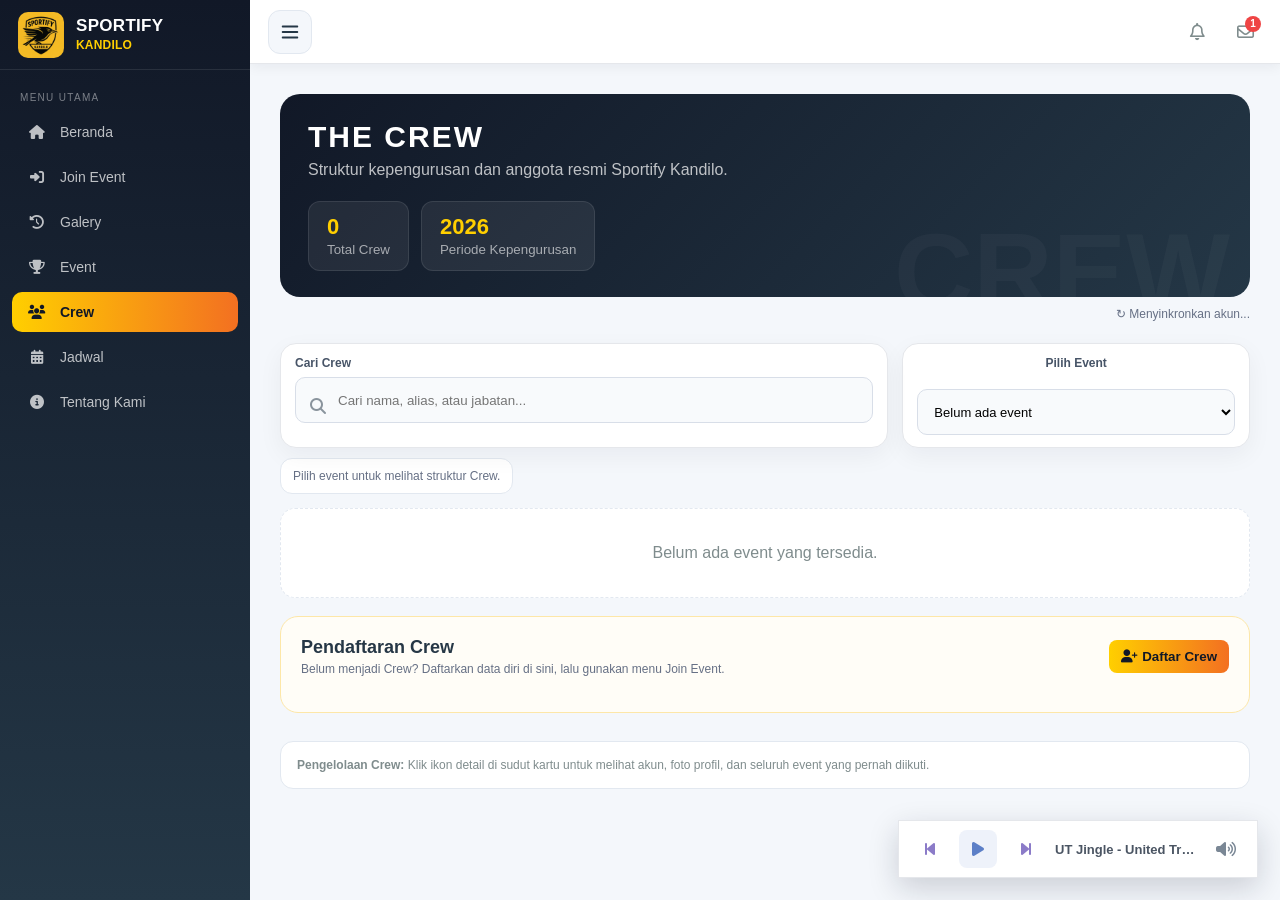
==== crew.html @ 8bac8849 "Initial commit: sportifykandilo project" ====
<!DOCTYPE html>
<html lang="id">
<head>
<meta charset="UTF-8"><meta name="viewport" content="width=device-width,initial-scale=1.0">
<title>Sportify Kandilo</title>
<link rel="stylesheet" href="https://cdnjs.cloudflare.com/ajax/libs/font-awesome/6.4.0/css/all.min.css">
<style>
:root{--dark:#111827;--blue:#243746;--yellow:#ffcf00;--orange:#f37021;--bg:#f4f7fb;--muted:#7f8c8d;--line:#e2e8f0;--white:#fff;--sidebar:250px}
*{box-sizing:border-box;margin:0;padding:0;font-family:Segoe UI,Tahoma,sans-serif}body{background:var(--bg);color:#263746;min-height:100vh;display:flex}.sidebar{width:var(--sidebar);min-height:100vh;background:linear-gradient(180deg,#111827,#243746);color:#fff;position:fixed;left:0;top:0;bottom:0;padding-bottom:20px;z-index:10}.brand{height:70px;padding:12px 18px;border-bottom:1px solid #ffffff18;display:flex;align-items:center;gap:12px;flex-shrink:0}.brand img{width:46px;height:46px;min-width:46px;object-fit:cover;border-radius:10px;background:#fff;display:block}.brand div{display:flex;flex-direction:column;justify-content:center;line-height:1.05;min-width:0}.brand b{font-size:17px;font-weight:800;letter-spacing:.3px}.brand span{display:block;color:var(--yellow);font-size:12px;font-weight:700;margin-top:4px;letter-spacing:.2px}.label{font-size:10px;color:#ffffff70;letter-spacing:1.3px;padding:22px 20px 9px;text-transform:uppercase}.nav{list-style:none;padding:0 12px}.nav li{margin-bottom:5px}.nav a{display:flex;gap:13px;align-items:center;padding:12px 15px;border-radius:10px;color:#ffffffb8;text-decoration:none;font-size:14px}.nav a:hover{background:#ffffff12;color:#fff}.nav a.active{background:linear-gradient(90deg,var(--yellow),var(--orange));color:#111827;font-weight:700}.nav i{width:20px;text-align:center}.main{margin-left:var(--sidebar);width:calc(100% - var(--sidebar));min-height:100vh}.top{height:70px;background:#fff;border-bottom:1px solid var(--line);display:flex;align-items:center;justify-content:space-between;padding:0 30px;flex-shrink:0}.welcome-text{display:none!important}.welcome-text h2{font-size:18px;font-weight:600;color:#263746}.header-actions{display:flex;align-items:center;gap:20px}.search-box{position:relative;width:260px}.search-box input{width:100%;padding:8px 16px 8px 38px;border-radius:20px;border:1px solid var(--line);background:#f4f7fb;font-size:13px;outline:none}.search-box i{position:absolute;left:14px;top:50%;transform:translateY(-50%);color:#7f8c8d;font-size:14px}.header-icons{display:flex;gap:15px;color:#7f8c8d;font-size:18px}.header-icons i{cursor:pointer}.header-icon-btn{position:relative;width:38px;height:38px;border:0;background:transparent;color:#7f8c8d;border-radius:10px;display:inline-flex;align-items:center;justify-content:center;font-size:18px;cursor:pointer;transition:.2s}.header-icon-btn:hover{background:rgba(255,193,7,.12);color:#f59e0b}.header-badge{display:none;position:absolute;top:1px;right:1px;min-width:16px;height:16px;padding:0 4px;border-radius:999px;background:#ef4444;color:#fff;font:700 10px/16px Arial;text-align:center}.header-badge:not(:empty){display:block}.header-popover{position:fixed;right:95px;top:62px;width:340px;max-width:calc(100vw - 30px);background:#fff;border:1px solid #e5e7eb;border-radius:14px;box-shadow:0 18px 45px rgba(15,23,42,.18);padding:16px;z-index:9999}.header-popover h4{margin:0 0 10px;font-size:15px;color:#263746}.header-popover p{font-size:12px;color:#667085;line-height:1.5;margin:0}.header-popover-item{padding:11px;border:1px solid #edf0f3;border-radius:10px;background:#f8fafc;margin-top:8px}.header-popover-item strong{display:block;font-size:13px;color:#263746}.header-popover-item span{display:block;font-size:11px;color:#667085;margin-top:3px}.user-profile{display:flex;align-items:center;gap:10px;padding-left:15px;border-left:1px solid var(--line)}.user-avatar{width:36px;height:36px;border-radius:50%;background:#d1d5db;display:flex;align-items:center;justify-content:center;color:#4b5563}.logout-link{color:#7f8c8d;text-decoration:none;font-size:18px}.top .user-name{font-size:13px;font-weight:600;color:#263746}.visitor-header-hidden{display:none!important}.body-admin .visitor-header-hidden{display:flex!important}.content{padding:30px;max-width:1250px;margin:auto}.hero{background:linear-gradient(135deg,#111827,#243746);border-radius:20px;padding:32px;color:#fff;position:relative;overflow:hidden}.hero:after{content:'CREW';position:absolute;right:20px;bottom:-38px;font-size:110px;font-weight:900;color:#ffffff08}.hero h1{font-size:34px;letter-spacing:2px}.hero p{color:#ffffffb8;margin-top:7px}.stats{display:flex;gap:12px;margin-top:22px}.stat{background:#ffffff12;border:1px solid #ffffff18;border-radius:12px;padding:12px 18px}.stat strong{display:block;font-size:22px;color:var(--yellow)}.stat small{color:#fff9}.search{margin:22px 0;position:relative}.search input{width:100%;border:1px solid var(--line);background:#fff;padding:14px 18px 14px 44px;border-radius:12px;outline:none}.search i{position:absolute;left:17px;top:14px;color:#8a949d}.section-title{display:flex;align-items:center;justify-content:space-between;margin:28px 0 13px}.section-title h3{font-size:18px}.section-title span{font-size:12px;color:var(--muted)}.leader-grid{display:grid;grid-template-columns:repeat(2,1fr);gap:16px}.role-section{margin-bottom:25px}.role-head{display:flex;align-items:center;gap:10px;margin-bottom:12px}.role-head .icon{width:34px;height:34px;border-radius:10px;background:#fff0c2;color:#a36f00;display:grid;place-items:center}.role-head h4{font-size:15px}.role-head p{font-size:11px;color:var(--muted)}.crew-card{background:#fff;border:1px solid var(--line);border-radius:16px;padding:18px;display:flex;align-items:center;gap:15px;box-shadow:0 4px 14px #18212b08}.crew-photo{width:62px;height:62px;border-radius:16px;background:linear-gradient(135deg,#111827,#f37021);color:#fff;display:grid;place-items:center;font-size:20px;font-weight:800;flex-shrink:0}.crew-info{flex:1}.crew-info h5{font-size:16px}.crew-info .alias{font-size:12px;color:#f37021;font-weight:700;margin-top:2px}.crew-info p{font-size:12px;color:var(--muted);margin-top:5px}.badge{font-size:10px;padding:6px 9px;border-radius:999px;background:#fff5cf;color:#8a6500;font-weight:700}.member-grid{display:grid;grid-template-columns:repeat(3,1fr);gap:14px}.member-card{background:#fff;border:1px solid var(--line);border-radius:15px;padding:16px;display:flex;align-items:center;gap:12px}.member-photo{width:48px;height:48px;border-radius:13px;background:#eef2f7;display:grid;place-items:center;font-weight:800;color:#243746}.member-info{flex:1}.member-info h5{font-size:14px}.member-info p{font-size:11px;color:var(--muted);margin-top:3px}.empty{padding:35px;text-align:center;color:var(--muted);background:#fff;border:1px dashed var(--line);border-radius:15px}.crew-actions{display:none!important}.crew-photo,.member-photo{overflow:hidden}.crew-photo img,.member-photo img{width:100%;height:100%;object-fit:cover}.modal-box h3{margin-bottom:18px}.footer-note{margin-top:28px;padding:16px;background:#fff;border:1px solid var(--line);border-radius:13px;font-size:12px;color:var(--muted)}

/* LUXURY CREW STRUCTURE */
.crew-structure{position:relative;padding:10px 4px 20px}.rank-row{display:flex;justify-content:center;gap:20px;position:relative;margin:0 auto 34px;flex-wrap:wrap}.rank-row:not(:last-child)::after{content:"";position:absolute;width:2px;height:34px;left:50%;bottom:-34px;background:linear-gradient(var(--yellow),var(--orange));transform:translateX(-50%);opacity:.65}.rank-row.two::before{content:"";position:absolute;top:-17px;left:25%;right:25%;height:2px;background:linear-gradient(90deg,transparent,var(--yellow),var(--orange),transparent);opacity:.65}.lux-card{position:relative;width:min(390px,100%);padding:24px 24px 22px;border-radius:22px;background:linear-gradient(145deg,#fff,#f7fafc);border:1px solid #e6eaf0;box-shadow:0 18px 40px rgba(17,24,39,.10),inset 0 1px #fff;display:flex;align-items:center;gap:18px;overflow:hidden}.lux-card::before{content:"";position:absolute;inset:0 auto 0 0;width:5px;background:linear-gradient(180deg,var(--yellow),var(--orange))}.lux-card.primary{width:min(470px,100%);padding:30px;border:1px solid #f3d77a;box-shadow:0 22px 55px rgba(17,24,39,.16)}.lux-card.primary .lux-photo{width:88px;height:88px;border-radius:24px}.lux-photo{width:68px;height:68px;border-radius:20px;flex:0 0 auto;display:grid;place-items:center;background:linear-gradient(135deg,#111827,#374b5c 55%,#f37021);color:#fff;font-size:22px;font-weight:900;overflow:hidden;border:3px solid #fff;box-shadow:0 7px 18px #11182726}.lux-photo img{width:100%;height:100%;object-fit:cover}.lux-info{min-width:0;flex:1}.lux-role{display:inline-flex;align-items:center;gap:7px;font-size:10px;letter-spacing:1.4px;font-weight:900;color:#8b6500;background:#fff3c4;padding:6px 10px;border-radius:999px;text-transform:uppercase;margin-bottom:8px}.lux-info h5{font-size:19px;white-space:nowrap;overflow:hidden;text-overflow:ellipsis}.lux-card.primary .lux-info h5{font-size:24px}.lux-info p{font-size:12px;color:var(--muted);margin-top:5px}.structure-label{text-align:center;margin:5px 0 16px;color:#8b6500;font-size:11px;letter-spacing:2px;text-transform:uppercase;font-weight:900}.role-section .role-head{display:none}.role-section.lux-hidden{display:none}.rank-row .lux-card{animation:rise .45s ease both}.rank-row .lux-card:nth-child(2){animation-delay:.08s}@keyframes rise{from{opacity:0;transform:translateY(10px)}to{opacity:1;transform:none}}
@media(max-width:900px){.sidebar{width:78px}.brand{justify-content:center}.brand div,.label{display:none}.nav a span{display:none}.nav a{justify-content:center}.main{margin-left:78px;width:calc(100% - 78px)}.leader-grid,.member-grid{grid-template-columns:1fr}.content{padding:18px}.top{padding:0 18px}}


.event-crew-selector{margin:22px 0 12px;background:#fff;border:1px solid #e5e7eb;border-radius:16px;padding:14px 16px;display:flex;align-items:center;gap:12px;box-shadow:0 8px 24px rgba(17,24,39,.05)}.event-crew-selector label{font-size:12px;font-weight:800;color:#475467;white-space:nowrap}.event-crew-selector select{flex:1;min-width:0;border:1px solid #d8dee8;border-radius:10px;padding:11px 12px;background:#f8fafc;font-size:13px;outline:none}.selected-event-note{font-size:12px;color:#667085;margin:6px 0 14px}.admin-event-select{width:100%;border:1px solid #d8dee8;border-radius:10px;padding:11px 12px;background:#fff;font-size:13px;margin-bottom:14px}.structure-slide-title{font-size:14px;font-weight:800;margin-bottom:14px;color:#263746}.structure-slide-title span{font-weight:500;color:#667085;margin-left:6px}.admin-empty{padding:18px;border:1px dashed #d8dee8;border-radius:12px;color:#667085;background:#fff;text-align:center}
.admin-crew-panel{margin:22px 0;padding:20px;background:#fff;border:1px solid #e5e7eb;border-radius:18px;box-shadow:0 8px 24px rgba(17,24,39,.07)}
.admin-panel-head{display:flex;align-items:center;justify-content:space-between;gap:15px;margin-bottom:16px}.admin-panel-head h3{font-size:18px}.admin-panel-head p{font-size:12px;color:#667085;margin-top:4px}.admin-slide-nav{display:flex;align-items:center;justify-content:space-between;gap:12px;padding:12px 14px;margin-bottom:12px;background:#f8fafc;border:1px solid var(--line);border-radius:12px}.admin-slide-nav strong{font-size:13px;color:#263746}.admin-slide-nav .crew-btn:disabled{opacity:.4;cursor:not-allowed}
.admin-group-editor{border:1px solid #e5e7eb;border-radius:14px;padding:15px;margin-bottom:12px;background:#f8fafc}.editor-row{display:grid;grid-template-columns:1fr 1fr;gap:10px}.editor-row input,.editor-row textarea{width:100%;border:1px solid #d8dee8;border-radius:8px;padding:9px;font-size:13px;background:#fff}.editor-row textarea{resize:vertical;min-height:70px}.editor-label{display:block;font-size:11px;font-weight:700;color:#475467;margin-bottom:5px}.member-editor{display:grid;grid-template-columns:1fr 1fr 1.35fr auto;gap:8px;align-items:end;margin-top:10px}.member-editor input{width:100%;border:1px solid #d8dee8;border-radius:8px;padding:9px;font-size:12px}.photo-upload{display:flex;align-items:center;gap:8px}.photo-upload input[type=file]{padding:7px;background:#fff}.photo-upload small{display:block;color:#667085;font-size:10px;margin-top:4px}.crew-btn{border:1px solid #d8dee8;background:#fff;border-radius:8px;padding:9px 12px;font-weight:700;cursor:pointer}.crew-btn:hover{background:#f3f4f6}.crew-btn.primary{background:linear-gradient(90deg,#ffcf00,#f37021);border:0;color:#111827}.move-btns{display:flex;gap:5px}.editor-title{display:flex;justify-content:space-between;align-items:center;margin-bottom:10px}.editor-title strong{font-size:14px}.admin-panel-actions{display:flex;align-items:center;gap:10px;margin-top:15px}.admin-panel-actions span{font-size:12px;color:#16a34a}.is-admin .crew-actions{display:flex!important}.crew-actions{margin-left:auto;display:none;gap:5px}.crew-actions button{border:1px solid #d8dee8;background:#fff;border-radius:7px;padding:6px 8px;cursor:pointer}.crew-actions button:hover{background:#f3f4f6}@media(max-width:800px){.editor-row,.member-editor{grid-template-columns:1fr}.admin-panel-head{align-items:flex-start;flex-direction:column}}
@media (max-width:900px){.crew-cards{grid-template-columns:repeat(3,minmax(0,1fr));gap:12px}.crew-card .lux-photo{width:78px;height:78px}.crew-card h4{font-size:15px}}@media (max-width:600px){.crew-cards{grid-template-columns:repeat(2,minmax(0,1fr));gap:10px}.crew-slide-inner{padding:20px}.crew-card .lux-photo{width:68px;height:68px}.crew-card h4{font-size:14px}.crew-card p{font-size:11px}}.header-admin-login{display:inline-flex;align-items:center;justify-content:center;gap:0;width:36px;height:36px;padding:0;border:1px solid #e2e8f0;border-radius:9px;background:#fff;color:#243746;text-decoration:none;font-size:12px;font-weight:700;white-space:nowrap;transition:.2s}.header-admin-login:hover{background:#fff3c4;border-color:#ffcf00;color:#111827}</style>
<style id="music-widget-style">
.compact-player{position:fixed;right:22px;bottom:22px;z-index:9999;width:min(360px,calc(100vw - 30px));height:58px;background:#fff;border:1px solid #e5e7eb;box-shadow:0 10px 30px rgba(15,23,42,.18);display:flex;align-items:center;padding:0 12px;gap:10px;font-family:inherit}
.player-btn{width:38px;height:38px;border:0;background:transparent;color:#8b7bc8;border-radius:8px;cursor:pointer;font-size:16px;display:grid;place-items:center}.player-btn:hover{background:#f1eff8}.player-play{color:#5c7fc7;background:#eef2fa}.player-track{flex:1;min-width:0;color:#4b5563;font-size:13px;font-weight:600;white-space:nowrap;overflow:hidden;text-overflow:ellipsis}.player-volume{color:#7a8795}.compact-player iframe{position:absolute;width:1px;height:1px;opacity:0;pointer-events:none}
@media(max-width:600px){.compact-player{right:10px;bottom:10px;height:54px}.player-btn{width:34px;height:34px}}

.admin-crew-panel{margin:22px 0;padding:20px;background:#fff;border:1px solid #e5e7eb;border-radius:18px;box-shadow:0 8px 24px rgba(17,24,39,.07)}
.admin-panel-head{display:flex;align-items:center;justify-content:space-between;gap:15px;margin-bottom:16px}.admin-panel-head h3{font-size:18px}.admin-panel-head p{font-size:12px;color:#667085;margin-top:4px}.admin-group-editor{border:1px solid #e5e7eb;border-radius:14px;padding:15px;margin-bottom:12px;background:#f8fafc}.editor-row{display:grid;grid-template-columns:1fr 1fr;gap:10px}.editor-row input,.editor-row textarea{width:100%;border:1px solid #d8dee8;border-radius:8px;padding:9px;font-size:13px;background:#fff}.editor-row textarea{resize:vertical;min-height:70px}.editor-label{display:block;font-size:11px;font-weight:700;color:#475467;margin-bottom:5px}.member-editor{display:grid;grid-template-columns:1fr 1fr 1.35fr auto;gap:8px;align-items:end;margin-top:10px}.member-editor input{width:100%;border:1px solid #d8dee8;border-radius:8px;padding:9px;font-size:12px}.photo-upload{display:flex;align-items:center;gap:8px}.photo-upload input[type=file]{padding:7px;background:#fff}.photo-upload small{display:block;color:#667085;font-size:10px;margin-top:4px}.crew-btn{border:1px solid #d8dee8;background:#fff;border-radius:8px;padding:9px 12px;font-weight:700;cursor:pointer}.crew-btn:hover{background:#f3f4f6}.crew-btn.primary{background:linear-gradient(90deg,#ffcf00,#f37021);border:0;color:#111827}.move-btns{display:flex;gap:5px}.editor-title{display:flex;justify-content:space-between;align-items:center;margin-bottom:10px}.editor-title strong{font-size:14px}.admin-panel-actions{display:flex;align-items:center;gap:10px;margin-top:15px}.admin-panel-actions span{font-size:12px;color:#16a34a}.is-admin .crew-actions{display:flex!important}.crew-actions{margin-left:auto;display:none;gap:5px}.crew-actions button{border:1px solid #d8dee8;background:#fff;border-radius:7px;padding:6px 8px;cursor:pointer}.crew-actions button:hover{background:#f3f4f6}@media(max-width:800px){.editor-row,.member-editor{grid-template-columns:1fr}.admin-panel-head{align-items:flex-start;flex-direction:column}}

/* CREW SLIDER */
.crew-slider{position:relative;margin:10px auto 28px;max-width:760px}.crew-viewport{overflow:hidden;border-radius:24px}.crew-track{display:flex;transition:transform .45s ease;will-change:transform}.crew-slide{min-width:100%;padding:8px}.crew-slide-inner{min-height:300px;padding:28px;border-radius:24px;background:linear-gradient(145deg,#fff,#f7fafc);border:1px solid #e6eaf0;box-shadow:0 18px 45px rgba(17,24,39,.10);position:relative;overflow:hidden}.crew-cards{display:grid;grid-template-columns:repeat(5,minmax(0,1fr));gap:18px;width:100%;position:relative;z-index:1}.crew-card{display:flex;flex-direction:column;align-items:center;justify-content:center;text-align:center;min-width:0}.crew-card .lux-photo{width:92px;height:92px;border-radius:24px;font-size:24px;margin-bottom:12px}.crew-card .lux-role{margin-bottom:7px;font-size:12px}.crew-card h4{font-size:18px;margin:0;word-break:break-word}.crew-card p{font-size:12px;color:var(--muted);margin-top:5px;word-break:break-word}.crew-slide-inner:before{content:"";position:absolute;left:0;top:0;bottom:0;width:6px;background:linear-gradient(180deg,var(--yellow),var(--orange))}.crew-slide .lux-role{display:inline-flex;align-items:center;gap:6px}.slider-nav{display:flex;align-items:center;justify-content:center;gap:14px;margin-top:16px}.slider-btn{width:40px;height:40px;border:1px solid var(--line);background:#fff;border-radius:50%;cursor:pointer;color:#263746;box-shadow:0 4px 12px rgba(17,24,39,.08)}.slider-btn:hover{background:#fff3c4}.slider-btn:disabled{opacity:.35;cursor:not-allowed}.slider-dots{display:flex;gap:7px;justify-content:center;align-items:center;max-width:70%;overflow:hidden}.slider-dot{width:8px;height:8px;border:0;border-radius:50%;background:#cbd5e1;cursor:pointer;padding:0;flex:0 0 auto}.slider-dot.active{width:22px;border-radius:8px;background:linear-gradient(90deg,var(--yellow),var(--orange))}.slider-count{font-size:11px;color:var(--muted);text-align:center;margin-top:8px}
@media (max-width:900px){.crew-cards{grid-template-columns:repeat(3,minmax(0,1fr));gap:12px}.crew-card .lux-photo{width:78px;height:78px}.crew-card h4{font-size:15px}}@media (max-width:600px){.crew-cards{grid-template-columns:repeat(2,minmax(0,1fr));gap:10px}.crew-slide-inner{padding:20px}.crew-card .lux-photo{width:68px;height:68px}.crew-card h4{font-size:14px}.crew-card p{font-size:11px}}</style>

<style id="simple-vertical-crew">
/* Kartu Crew ringkas dan terstruktur */
.top{position:sticky;top:0;z-index:1000;box-shadow:0 3px 12px rgba(15,23,42,.06)}
.crew-tools{display:grid;grid-template-columns:minmax(0,1.4fr) minmax(280px,.8fr);gap:14px;align-items:stretch;margin:22px 0 10px}.crew-tools .search,.crew-tools .event-crew-selector{margin:0;padding:12px 14px;background:#fff;border:1px solid #e5e7eb;border-radius:16px;box-shadow:0 8px 24px rgba(17,24,39,.05)}.crew-tools .search{display:flex;flex-direction:column}.crew-tools label{display:block;margin-bottom:7px;font-size:12px;font-weight:800;color:#475467}.crew-search-control{position:relative;flex:1}.crew-search-control input,.crew-tools .event-crew-selector select{width:100%;height:46px;min-height:46px;border:1px solid #d8dee8;border-radius:10px;background:#f8fafc;outline:none}.crew-search-control input{padding:11px 14px 11px 42px}.crew-search-control i{position:absolute;left:15px;top:50%;transform:translateY(-50%);color:#8a949d;z-index:1}.crew-tools .event-crew-selector{display:flex;flex-direction:column}.crew-tools .event-crew-selector select{flex:none;padding:11px 12px}.admin-approved-row{display:grid;grid-template-columns:minmax(0,1.6fr) minmax(220px,.8fr) 118px;gap:16px;align-items:start}.admin-approved-name{height:46px;padding:0 14px;background:#fff;border:1px solid #d8dee8;border-radius:10px;font-size:13px;font-weight:700;display:flex;align-items:center}.admin-approved-meta{display:flex;align-items:center;gap:14px;flex-wrap:wrap;margin-top:8px;color:#667085;font-size:12px}.admin-approved-role input{display:block;width:100%!important;height:46px!important;min-height:46px!important;margin:0!important;padding:0 13px!important;border:1px solid #d8dee8!important;border-radius:10px!important;background:#fff!important;font:inherit!important;outline:none}.admin-approved-role input:focus{border-color:#f3c400!important;box-shadow:0 0 0 3px rgba(243,196,0,.14)}.admin-approved-save{width:118px;height:46px;min-height:46px;margin-top:16px;align-self:start;white-space:nowrap}
.crew-slider{max-width:none!important;margin:8px 0 26px!important}.crew-slide{padding:4px!important}.crew-slide-inner{min-height:0!important;padding:22px!important;border-radius:18px!important;box-shadow:0 10px 28px rgba(17,24,39,.08)!important}.crew-cards{display:grid!important;grid-template-columns:repeat(auto-fit,minmax(260px,340px))!important;justify-content:center!important;gap:16px!important;width:100%!important}.crew-card{position:relative;width:100%!important;min-height:210px!important;display:grid!important;grid-template-columns:106px minmax(0,1fr)!important;align-items:center!important;gap:18px!important;text-align:left!important;padding:22px!important;background:#fff!important;border:1px solid var(--line)!important;border-radius:18px!important;box-shadow:0 6px 20px rgba(17,24,39,.07)!important}.crew-profile-visual{display:flex;flex-direction:column;align-items:center;gap:10px}.crew-card .lux-photo{width:92px!important;height:92px!important;min-width:92px!important;margin:0!important;border-radius:50%!important;border:3px solid #fff!important;box-shadow:0 0 0 2px #f3c400,0 8px 20px rgba(17,24,39,.13)!important;overflow:hidden}.crew-card .lux-photo img{width:100%;height:100%;object-fit:cover}.crew-card-info{min-width:0}.crew-card .lux-role{margin:0 0 8px!important}.crew-card h4{font-size:18px!important;margin:0!important;white-space:nowrap;overflow:hidden;text-overflow:ellipsis}.crew-card p{margin-top:5px!important}.crew-event-logos{display:flex;align-items:center;justify-content:center;gap:5px;flex-wrap:wrap;min-height:30px}.crew-event-logos img{width:28px!important;height:28px!important;border-radius:50%!important;padding:2px!important;box-shadow:0 2px 7px rgba(17,24,39,.10)}.crew-detail-btn{position:absolute;top:12px;right:12px;width:38px;height:38px;border:1px solid var(--line);border-radius:10px;background:#fff;color:#475467;display:grid;place-items:center;cursor:pointer}.crew-detail-btn:hover{background:#fff7d6;color:#111827;border-color:#f3c400}.structure-slide-title{margin-bottom:16px!important}.selected-event-note{padding:10px 12px;background:#fff;border:1px solid var(--line);border-radius:12px;width:fit-content;max-width:100%}#publicCrewRegistration{box-shadow:none!important;background:#fffdf7!important;border-color:#fde7a8!important}.hero{padding:26px 28px!important}.hero h1{font-size:30px!important}.profile-summary{display:grid;grid-template-columns:120px minmax(0,1fr);gap:22px;align-items:center;padding:18px;border:1px solid var(--line);border-radius:16px;background:#f8fafc}.profile-summary-photo{width:108px;height:108px;border-radius:50%;object-fit:cover;background:#e2e8f0;border:4px solid #fff;box-shadow:0 0 0 2px #f3c400}.profile-summary-events{display:flex;gap:8px;flex-wrap:wrap;margin-top:12px}.profile-summary-events span{display:inline-flex;align-items:center;gap:7px;padding:6px 9px;background:#fff;border:1px solid var(--line);border-radius:999px;font-size:11px;font-weight:700}.profile-summary-events img{width:26px;height:26px;border-radius:50%;object-fit:contain}.profile-summary-actions{display:flex;justify-content:flex-end;margin-top:16px}#crewProfileDialog>.admin-panel-head{position:sticky;top:-24px;z-index:20;margin:-24px -24px 20px;padding:22px 24px 16px;background:#fff;border-bottom:1px solid #e5e7eb;box-shadow:0 5px 12px rgba(15,23,42,.05)}
.admin-approved-save{margin-top:23px}
@media(max-width:900px){.crew-tools{grid-template-columns:1fr}.crew-cards{grid-template-columns:1fr!important}.admin-approved-row{grid-template-columns:1fr}.admin-approved-save{width:100%;margin-top:0}}
@media(max-width:600px){.crew-card{grid-template-columns:88px minmax(0,1fr)!important;padding:18px!important;gap:13px!important}.crew-card .lux-photo{width:78px!important;height:78px!important;min-width:78px!important}.crew-card h4{font-size:15px!important}.crew-slide-inner{padding:16px!important}.hero{padding:22px!important}.stats{flex-wrap:wrap}.profile-summary{grid-template-columns:1fr;text-align:center}.profile-summary-photo{margin:auto}.profile-summary-events{justify-content:center}#crewProfileForm .editor-row{grid-template-columns:1fr!important}#crewProfileModal{padding:10px!important}#crewProfileModal>div{margin:10px auto!important;padding:18px!important}#crewProfileDialog>.admin-panel-head{top:-18px;margin:-18px -18px 18px;padding:18px}}
</style>

<style id="sportify-loading-style">#sportify-page-loader{position:fixed;inset:0;background:rgba(17,24,39,.97);display:flex;align-items:center;justify-content:center;z-index:99999;opacity:1;visibility:visible;transition:opacity .35s ease,visibility .35s ease}#sportify-page-loader.hide{opacity:0;visibility:hidden;pointer-events:none}.sportify-loader-box{text-align:center}.sportify-loader-wrap{position:relative;width:150px;height:150px;margin:0 auto;display:flex;align-items:center;justify-content:center}.sportify-loader-logo-base,.sportify-loader-logo-fill{position:absolute;width:150px;height:150px;object-fit:contain;display:block}.sportify-loader-logo-base{opacity:.28;filter:brightness(0) invert(1) drop-shadow(0 8px 18px rgba(0,0,0,.35))}.sportify-loader-logo-fill{padding:0;background:linear-gradient(120deg,transparent 0%,transparent 30%,#ffcf00 45%,#f37021 55%,transparent 70%,transparent 100%);background-size:260% 100%;-webkit-mask-image:url('./img/logo_sportify_loader.png');mask-image:url('./img/logo_sportify_loader.png');-webkit-mask-size:contain;mask-size:contain;-webkit-mask-position:center;mask-position:center;-webkit-mask-repeat:no-repeat;mask-repeat:no-repeat;animation:sportifyLogoLoad 1.35s ease-in-out infinite;filter:drop-shadow(0 8px 18px rgba(255,207,0,.22))}.sportify-loader-text{margin-top:14px;color:#fff;font-weight:800;letter-spacing:1.5px;font-size:15px}.sportify-loader-dots{margin-top:8px;color:#ffcf00;letter-spacing:4px;animation:sportifyDots 1s infinite}@keyframes sportifyLogoLoad{0%{background-position:100% 0;transform:scale(.96)}50%{background-position:0 0;transform:scale(1.02)}100%{background-position:-100% 0;transform:scale(.96)}}@keyframes sportifyDots{0%,100%{opacity:.35}50%{opacity:1}}</style>

<style id="sportify-header-icons-keep-visible">
.header-icon-btn,.global-header-icon-btn{display:inline-flex!important;visibility:visible!important;opacity:1!important;pointer-events:auto!important;}
.header-icon-btn i,.global-header-icon-btn i{visibility:visible!important;opacity:1!important;}
.header-badge,.global-header-badge,.about-badge{pointer-events:none;}
</style>

<style id="sportify-header-icons-right-fix">
/* Header: lonceng dan pesan berada di sisi kanan */
.top-header{position:relative}.top{position:sticky!important;top:0;z-index:1000}
.header-actions, .actions { margin-left: auto !important; display:flex !important; align-items:center !important; justify-content:flex-end !important; }
.header-icons, .icons { margin-left:auto !important; display:flex !important; align-items:center !important; justify-content:flex-end !important; }
/* Kolom pencarian header disembunyikan agar ikon berada di kanan */
.top-header .search-box, .top .search-box { display:none !important; }
.top-header .search, .top .search { display:none !important; }
@media (max-width:600px){ .header-actions,.actions{gap:8px !important;} }
</style>
<style id="sportify-admin-login-responsive">.header-admin-login{display:inline-flex;align-items:center;justify-content:center;width:30px;height:38px;padding:0;border:0!important;border-radius:0;background:transparent!important;color:#6b168f!important;text-decoration:none;font-size:17px;font-weight:400;white-space:nowrap;transition:transform .15s ease,color .15s ease;box-shadow:none!important}.header-admin-login:hover{background:transparent!important;color:#4f0f6b!important;transform:scale(1.08)}.header-admin-login i{font-size:15px;line-height:1}.header-admin-login span{display:none!important}@media(max-width:600px){.header-admin-login{width:30px;height:38px;padding:0}.header-admin-login i{font-size:15px}}</style>
<style id="sportify-user-top-icons-common">
.top-header .header-actions, .top .actions, .top .header-actions{margin-left:auto!important;display:flex!important;align-items:center!important;justify-content:flex-end!important;}
.top-header .header-icons, .top .icons, .top .header-icons{display:flex!important;align-items:center!important;justify-content:flex-end!important;gap:14px!important;margin-left:auto!important;}
.global-header-icon-btn,.header-icon-btn,.icon-btn{width:34px!important;height:34px!important;min-width:34px!important;padding:0!important;border:0!important;background:transparent!important;border-radius:8px!important;display:inline-flex!important;align-items:center!important;justify-content:center!important;color:#7f8c8d!important;text-decoration:none!important;box-shadow:none!important;cursor:pointer!important;}
.global-header-icon-btn:hover,.header-icon-btn:hover,.icon-btn:hover{background:#f4f7fb!important;color:#243746!important;}
.global-header-icon-btn i,.header-icon-btn i,.icon-btn i{font-size:17px!important;line-height:1!important;}
.header-admin-login{width:34px!important;height:34px!important;min-width:34px!important;padding:0!important;border:0!important;background:transparent!important;border-radius:8px!important;color:#6b168f!important;display:inline-flex!important;align-items:center!important;justify-content:center!important;text-decoration:none!important;box-shadow:none!important;}
.header-admin-login:hover{background:#f4f7fb!important;color:#4f0f6b!important;transform:none!important;}
.header-admin-login i{font-size:16px!important;line-height:1!important;}
.header-admin-login span{display:none!important;}
@media(max-width:600px){.top-header .header-icons,.top .icons,.top .header-icons{gap:8px!important;}.global-header-icon-btn,.header-icon-btn,.icon-btn,.header-admin-login{width:32px!important;height:32px!important;min-width:32px!important;}}
</style>

<style id="kdm-universal-user-top-icons">
/* KDM: ikon header kanan atas diseragamkan di semua halaman user */
.top, .top-header {
  height: 64px !important;
  min-height: 64px !important;
  display: flex !important;
  align-items: center !important;
  box-sizing: border-box !important;
  padding: 0 28px !important;
  background: #fff !important;
  border-bottom: 1px solid #e5e7eb !important;
}
.top .actions, .top-header .header-actions {
  width: 100% !important;
  margin-left: auto !important;
  display: flex !important;
  align-items: center !important;
  justify-content: flex-end !important;
}
.top .icons, .top-header .header-icons {
  margin-left: auto !important;
  display: flex !important;
  align-items: center !important;
  justify-content: flex-end !important;
  gap: 14px !important;
}
.top .icon-btn, .top-header .global-header-icon-btn, .top-header .header-icon-btn, .top .header-icon-btn {
  width: 34px !important;
  height: 34px !important;
  min-width: 34px !important;
  padding: 0 !important;
  margin: 0 !important;
  border: 0 !important;
  background: transparent !important;
  border-radius: 8px !important;
  display: inline-flex !important;
  align-items: center !important;
  justify-content: center !important;
  color: #7f8c8d !important;
  font-size: 18px !important;
  box-shadow: none !important;
}
.top .icon-btn:hover, .top-header .global-header-icon-btn:hover, .top-header .header-icon-btn:hover {
  background: #f4f6f8 !important;
}
.top .icon-btn i, .top-header .global-header-icon-btn i, .top-header .header-icon-btn i {
  font-size: 17px !important;
  line-height: 1 !important;
}
.header-admin-login {
  width: 34px !important;
  height: 34px !important;
  min-width: 34px !important;
  padding: 0 !important;
  margin: 0 !important;
  border: 0 !important;
  border-radius: 8px !important;
  background: transparent !important;
  color: #6b168f !important;
  display: inline-flex !important;
  align-items: center !important;
  justify-content: center !important;
  text-decoration: none !important;
  box-shadow: none !important;
}
.header-admin-login:hover {
  background: #f4f6f8 !important;
  color: #4f0f6b !important;
  transform: none !important;
}
.header-admin-login i { font-size: 17px !important; line-height: 1 !important; }
.header-admin-login span { display: none !important; }
@media (max-width: 700px) {
  .top, .top-header { padding: 0 16px !important; }
  .top .icons, .top-header .header-icons { gap: 8px !important; }
}
</style>


<style id="admin-logout-sidebar">
.admin-logout-nav{display:none!important;}
.body-admin .admin-logout-nav{display:block!important;}
.admin-logout-nav a{color:#ffb4b4!important;}
.admin-logout-nav a:hover{background:rgba(239,68,68,.14)!important;color:#fff!important;}
</style>

<style id="kdm-common-top-header-final">
/* Header kanan atas diseragamkan di semua halaman */
.top, .top-header {height:64px!important;background:#fff!important;border-bottom:1px solid #e5e7eb!important;display:flex!important;align-items:center!important;justify-content:flex-end!important;padding:0 18px!important;box-sizing:border-box!important;}
.top .actions, .top-header .header-actions {margin-left:auto!important;display:flex!important;align-items:center!important;justify-content:flex-end!important;gap:0!important;height:100%!important;}
.top .icons, .top-header .header-icons {display:flex!important;align-items:center!important;justify-content:flex-end!important;gap:12px!important;margin:0!important;}
.top .icon-btn, .top-header .global-header-icon-btn, .top-header .header-icon-btn {width:34px!important;height:34px!important;min-width:34px!important;padding:0!important;border:0!important;background:transparent!important;border-radius:8px!important;display:inline-flex!important;align-items:center!important;justify-content:center!important;color:#7f8c8d!important;font-size:17px!important;cursor:pointer!important;}
.top .icon-btn:hover, .top-header .global-header-icon-btn:hover, .top-header .header-icon-btn:hover {background:#f4f7fb!important;color:#243746!important;}
.top .user, .top .user-profile {display:flex!important;align-items:center!important;gap:10px!important;margin-left:8px!important;padding-left:15px!important;border-left:1px solid #e5e7eb!important;height:36px!important;}
.top .user > span:first-child, .top .user-profile > span:first-child {font-size:13px!important;font-weight:600!important;color:#263746!important;white-space:nowrap!important;}
.top .avatar, .top .user-avatar {width:36px!important;height:36px!important;min-width:36px!important;border-radius:50%!important;background:#d1d5db!important;display:grid!important;place-items:center!important;color:#4b5563!important;}
.top .logout, .top .logout-link {color:#7f8c8d!important;text-decoration:none!important;font-size:18px!important;display:inline-flex!important;align-items:center!important;justify-content:center!important;margin-left:2px!important;}
.top .logout:hover, .top .logout-link:hover {color:#243746!important;}
.kdm-admin-only-logout{display:none!important;}
body.body-admin .kdm-admin-only-logout, body.is-admin .kdm-admin-only-logout{display:inline-flex!important;}
@media(max-width:600px){.top,.top-header{height:58px!important;padding:0 10px!important}.top .icons,.top-header .header-icons{gap:6px!important}.top .user,.top .user-profile{margin-left:3px!important;padding-left:8px!important}.top .icon-btn,.top-header .global-header-icon-btn,.top-header .header-icon-btn{width:30px!important;height:30px!important;min-width:30px!important}.top .avatar,.top .user-avatar{width:32px!important;height:32px!important;min-width:32px!important}}
</style>


<style id="kdm-user-hide-account-top">
/* KDM: pada halaman User, sembunyikan tulisan User dan ikon profil. Admin tetap melihat informasi akun. */
body:not(.body-admin) .visitor-header-hidden{display:none!important;}
body.body-admin .visitor-header-hidden{display:flex!important;}
</style>
</head>
<body>
<div id="sportify-page-loader" class="hide" aria-hidden="true"><div class="sportify-loader-box"><div class="sportify-loader-wrap"><img class="sportify-loader-logo-base" src="img/logo_sportify_loader.png" alt=""><span class="sportify-loader-logo-fill" aria-hidden="true"></span></div><div class="sportify-loader-text">SPORTIFY KANDILO</div><div class="sportify-loader-dots">•••</div></div></div>

<aside class="sidebar"><div class="brand"><img src="./img/logo_sportify.jpeg" alt="Logo Sportify Kandilo"><div><b>SPORTIFY</b><span>KANDILO</span></div></div><div class="label">Menu Utama</div><ul class="nav"><li><a href="index.html"><i class="fa-solid fa-house"></i><span>Beranda</span></a></li>
<li><a href="registrasi.html" id="registerNavLink"><i class="fa-solid fa-right-to-bracket"></i><span id="registerNavText">Join Event</span></a></li><li><a href="index.html?tab=history"><i class="fa-solid fa-clock-rotate-left"></i><span>Galery</span></a></li><li><a href="index.html?tab=event"><i class="fa-solid fa-trophy"></i><span>Event</span></a></li><li><a class="active" href="crew.html"><i class="fa-solid fa-users"></i><span>Crew</span></a></li><li><a href="index.html?tab=jadwal"><i class="fa-solid fa-calendar-days"></i><span>Jadwal</span></a></li><li><a href="tentang-kami.html"><i class="fa-solid fa-circle-info"></i><span>Tentang Kami</span></a></li><li class="admin-logout-nav"><a href="logout.php" title="Logout Admin"><i class="fa-solid fa-right-from-bracket"></i><span>Logout Admin</span></a></li></ul></aside>
<main class="main"><header class="top">
<div class="header-actions">
  <div class="header-icons">
    <button type="button" class="header-icon-btn" id="crew-notification-btn" title="Notifikasi" aria-label="Notifikasi"><i class="fa-regular fa-bell"></i><span class="header-badge" id="crew-notification-badge"></span></button>
    <button type="button" class="header-icon-btn" id="crew-message-btn" title="Pesan" aria-label="Pesan"><i class="fa-regular fa-envelope"></i><span class="header-badge" id="crew-message-badge"></span></button>
  </div>
  <div class="user-profile visitor-header-hidden">
    <span><span class="user-name" id="header-user-name">User</span><small id="header-user-role" style="display:block;font-size:10px;color:#f37021;font-weight:700"></small></span>
    <div class="user-avatar"><i class="fa-solid fa-user"></i></div>
    <a href="logout.php" class="logout-link kdm-admin-only-logout" title="Logout Admin"><i class="fa-solid fa-right-from-bracket"></i></a>
  </div>
</div>
</header>
<section class="content"><div class="hero"><h1>THE CREW</h1><p>Struktur kepengurusan dan anggota resmi Sportify Kandilo.</p><div class="stats"><div class="stat"><strong id="totalCrew">0</strong><small>Total Crew</small></div><div class="stat"><strong>2026</strong><small>Periode Kepengurusan</small></div></div></div>
<div id="syncStatus" style="font-size:12px;color:#667085;margin:10px 0 0;text-align:right">↻ Menyinkronkan akun...</div><div class="crew-tools"><div class="search"><label for="search">Cari Crew</label><div class="crew-search-control"><i class="fa-solid fa-magnifying-glass"></i><input id="search" placeholder="Cari nama, alias, atau jabatan..."></div></div>
<div class="event-crew-selector"><label for="crewEventSelect">Pilih Event</label><select id="crewEventSelect"></select></div></div><div id="selectedCrewEventNote" class="selected-event-note"></div>
<div id="crewContainer"></div>
<style>@media(max-width:800px){#publicCrewForm .editor-row{grid-template-columns:1fr!important}#publicCrewRegistration .admin-panel-actions{align-items:flex-start;flex-direction:column}#toggleCrewRegistration{min-height:44px}}</style>
<section class="admin-crew-panel" id="publicCrewRegistration" style="display:block;margin-top:18px">
  <div class="admin-panel-head"><div><h3>Pendaftaran Crew</h3><p>Belum menjadi Crew? Daftarkan data diri di sini, lalu gunakan menu Join Event.</p></div><button type="button" class="crew-btn primary" id="toggleCrewRegistration" aria-expanded="false" aria-controls="publicCrewForm"><i class="fa-solid fa-user-plus"></i> Daftar Crew</button></div>
  <form id="publicCrewForm" hidden enctype="multipart/form-data">
    <div class="editor-row" style="grid-template-columns:repeat(2,minmax(0,1fr))">
      <div><label class="editor-label" for="publicCrewName">Nama Lengkap *</label><input id="publicCrewName" name="nama_lengkap" required placeholder="Masukkan nama lengkap"></div>
      <div><label class="editor-label" for="publicCrewAlias">Nama Panggilan / Alias</label><input id="publicCrewAlias" name="alias_nama" placeholder="Nama panggilan"></div>
      <div><label class="editor-label" for="publicCrewPhone">Nomor WhatsApp *</label><input id="publicCrewPhone" name="whatsapp" required inputmode="tel" placeholder="Contoh: 08123456789"></div>
      <div><label class="editor-label" for="publicCrewInstagram">Instagram</label><input id="publicCrewInstagram" name="instagram" placeholder="@username"></div>
      <div><label class="editor-label" for="publicCrewRole">Jabatan</label><input id="publicCrewRole" name="jabatan" value="Anggota Crew" placeholder="Contoh: Captain atau Anggota Crew"></div>
      <div><label class="editor-label" for="publicCrewPhoto">Pas Foto</label><input id="publicCrewPhoto" name="foto" type="file" accept="image/jpeg,image/png,image/webp"><small style="display:block;color:#667085;margin-top:5px">JPG, PNG, atau WEBP. Maksimal 3MB.</small></div>
    </div>
    <div class="admin-panel-actions" style="margin-top:14px"><button class="crew-btn primary" type="submit"><i class="fa-solid fa-paper-plane"></i> Simpan Pendaftaran Crew</button><span id="publicCrewStatus" role="status"></span></div>
  </form>
</section>
<div id="crewProfileModal" hidden role="dialog" aria-modal="true" aria-labelledby="crewProfileTitle" style="position:fixed;inset:0;z-index:250000;background:rgba(15,23,42,.68);padding:24px;overflow:hidden">
  <div id="crewProfileDialog" style="width:min(780px,100%);max-height:calc(100dvh - 48px);margin:0 auto;background:#fff;border-radius:20px;padding:24px;box-shadow:0 24px 70px rgba(0,0,0,.28);overflow-y:auto;overscroll-behavior:contain">
    <div class="admin-panel-head"><div><h3 id="crewProfileTitle">Detail Akun Crew</h3><p>Lihat profil dan riwayat event yang pernah diikuti.</p></div><button type="button" class="crew-btn" id="closeCrewProfile" aria-label="Tutup detail profil"><i class="fa-solid fa-xmark"></i> Tutup</button></div>
    <div id="crewProfileSummary" class="profile-summary"></div>
    <div id="crewProfileSummaryActions" class="profile-summary-actions"><button type="button" class="crew-btn primary" id="editCrewProfileBtn"><i class="fa-solid fa-user-pen"></i> Edit Profil</button></div>
    <form id="crewProfileForm" hidden enctype="multipart/form-data" style="margin-top:18px;padding-top:18px;border-top:1px solid #e5e7eb"><input type="hidden" name="id">
      <div class="editor-row" style="grid-template-columns:repeat(2,minmax(0,1fr))"><div><label class="editor-label">Nama Lengkap *</label><input name="nama_lengkap" required></div><div><label class="editor-label">Jabatan *</label><input name="jabatan" required></div><div><label class="editor-label">Alias</label><input name="alias_nama"></div><div><label class="editor-label">WhatsApp *</label><input name="whatsapp" required inputmode="tel"></div><div><label class="editor-label">Instagram</label><input name="instagram"></div><div><label class="editor-label">Foto Profil</label><input id="crewProfilePhotoInput" name="foto" type="file" accept="image/jpeg,image/png,image/webp" hidden><div style="display:flex;align-items:center;gap:9px;flex-wrap:wrap"><label for="crewProfilePhotoInput" class="crew-btn" style="cursor:pointer"><i class="fa-solid fa-camera"></i> Ganti Foto</label><small id="crewProfilePhotoName" style="color:#667085">Belum ada foto baru</small></div></div></div>
      <label class="editor-label" for="profileEventSearch" style="margin-top:16px">Event yang Pernah Diikuti</label>
      <div style="position:relative"><div style="display:flex;gap:8px"><input id="profileEventSearch" type="text" autocomplete="off" placeholder="Ketik atau pilih nama event..." aria-autocomplete="list" aria-controls="profileEventOptions" style="width:100%;border:1px solid #d8dee8;border-radius:9px;padding:11px"><button type="button" class="crew-btn" id="showProfileEventOptions" aria-label="Buka pilihan event"><i class="fa-solid fa-chevron-down"></i></button></div><div id="profileEventOptions" role="listbox" hidden style="position:absolute;z-index:5;left:0;right:48px;top:48px;max-height:220px;overflow:auto;background:#fff;border:1px solid #d8dee8;border-radius:10px;padding:6px;box-shadow:0 14px 35px rgba(15,23,42,.16)"></div></div>
      <div id="publicEventHistory" style="display:flex;flex-wrap:wrap;gap:8px;margin-top:10px"></div>
      <div class="admin-panel-actions"><button type="submit" class="crew-btn primary"><i class="fa-solid fa-floppy-disk"></i> Simpan Perubahan</button><button type="button" class="crew-btn" id="cancelCrewProfileEdit">Batal</button><span id="editCrewSaveStatus" role="status"></span></div>
    </form>
  </div>
</div>
<div id="adminCrewPanel" hidden></div>
<div class="footer-note"><b>Pengelolaan Crew:</b> Klik ikon detail di sudut kartu untuk melihat akun, foto profil, dan seluruh event yang pernah diikuti.</div>
</section></main>

<script>
/* DATA CREW — PER EVENT */
const defaultCrewData=[
 {role:'Captain',desc:'Pimpinan utama Crew',members:[{name:'Nama Captain',alias:'Captain KDM',photo:''}]},
 {role:'Co-Captain',desc:'Mendampingi dan membantu Captain',members:[{name:'Nama Co-Captain',alias:'Co-Captain KDM',photo:''}]},
 {role:'Sekretaris',desc:'Administrasi dan dokumentasi organisasi',members:[{name:'Nama Sekretaris',alias:'Sekretaris KDM',photo:''}]},
 {role:'Bendahara',desc:'Pengelolaan administrasi dan keuangan',members:[{name:'Nama Bendahara',alias:'Bendahara KDM',photo:''}]},
 {role:'Koordinator',desc:'Koordinator kegiatan dan operasional',members:[{name:'Nama Koordinator 1',alias:'Koordinator Event',photo:''},{name:'Nama Koordinator 2',alias:'Koordinator Crew',photo:''}]},
 {role:'Anggota Crew',desc:'Anggota resmi Sportify Kandilo',members:[{name:'Nama Anggota 1',alias:'Crew',photo:''},{name:'Nama Anggota 2',alias:'Crew',photo:''}]}
];
let eventsList=[];
let selectedEventId=localStorage.getItem('kdmSelectedCrewEvent')||'';
let crewByEvent=JSON.parse(localStorage.getItem('kdmCrewByEvent')||'{}');
let crewData=[];
let isAdmin=false;
let currentSlide=0;
const icons={Captain:'fa-crown','Co-Captain':'fa-user-tie',Sekretaris:'fa-file-signature',Bendahara:'fa-wallet',Koordinator:'fa-people-arrows','Anggota Crew':'fa-users'};
function initials(n){return (n||'K').split(' ').filter(Boolean).slice(0,2).map(x=>x[0]).join('').toUpperCase()||'K'}
function photoHtml(m,cls){return m.photo?`<div class="${cls}"><img src="${String(m.photo).replace(/"/g,'&quot;')}" alt="${String(m.name||'Crew').replace(/"/g,'&quot;')}"></div>`:`<div class="${cls}">${initials(m.name)}</div>`}
function esc(v){return String(v??'').replace(/&/g,'&amp;').replace(/</g,'&lt;').replace(/>/g,'&gt;').replace(/"/g,'&quot;')}
function eventLabel(e){return e?.nama_event||e?.name||('Event #'+(e?.id||''))}
function eventKey(id){return String(id||'')}
function getEventCrew(id){return Array.isArray(crewByEvent[eventKey(id)])?crewByEvent[eventKey(id)]:[]}
function setEventCrew(id,data){crewByEvent[eventKey(id)]=Array.isArray(data)?data:[];crewData=crewByEvent[eventKey(id)];}
function renderEventSelectors(){
 const options=eventsList.map(e=>`<option value="${esc(eventKey(e.id))}">${esc(eventLabel(e))}${e.status?' — '+esc(e.status):''}</option>`).join('');
 const pub=document.getElementById('crewEventSelect'); if(pub){pub.innerHTML=options||'<option value="">Belum ada event</option>';pub.value=selectedEventId;}
 const adm=document.getElementById('adminCrewEventSelect'); if(adm){adm.innerHTML=options||'<option value="">Belum ada event</option>';adm.value=selectedEventId;}
 const e=eventsList.find(x=>eventKey(x.id)===eventKey(selectedEventId));
 const note=document.getElementById('selectedCrewEventNote');if(note)note.innerHTML=e?`<span style="display:flex;align-items:center;gap:10px">${e.logo_event?`<img src="${esc(e.logo_event)}" alt="Logo ${esc(eventLabel(e))}" style="width:42px;height:42px;border-radius:9px;object-fit:contain;background:#fff">`:'<span style="width:42px;height:42px;border-radius:9px;background:#fff;display:grid;place-items:center"><i class="fa-solid fa-trophy"></i></span>'}<span>Crew untuk event: <b>${esc(eventLabel(e))}</b></span></span>`:'Pilih event untuk melihat struktur Crew.';
}
async function loadEvents(){
 try{const r=await fetch('events.php?_='+Date.now(),{cache:'no-store'});const d=await r.json();eventsList=Array.isArray(d)?d:[];
   if(!eventsList.some(e=>eventKey(e.id)===eventKey(selectedEventId))) selectedEventId=eventsList[0]?eventKey(eventsList[0].id):'';
   localStorage.setItem('kdmSelectedCrewEvent',selectedEventId);renderEventSelectors();await loadCrewForEvent(selectedEventId);
 }catch(e){console.warn('Gagal memuat event',e);renderEventSelectors();}
}
async function loadCrewForEvent(id){
 selectedEventId=eventKey(id);localStorage.setItem('kdmSelectedCrewEvent',selectedEventId);currentSlide=0;
 if(!selectedEventId){crewData=[];render();if(isAdmin)renderAdmin();return;}
 try{
   // Crew publik mengambil data langsung dari pendaftaran event yang SUDAH DISETUJUI.
   const r=await fetch(`api.php?action=get_event_participants&event_id=${encodeURIComponent(selectedEventId)}&_=${Date.now()}`,{cache:'no-store',credentials:'same-origin'});
   const text=await r.text();
   let participants;
   try{participants=JSON.parse(text)}catch(_){throw new Error('Server tidak mengembalikan JSON valid.');}
   if(!r.ok||!Array.isArray(participants))throw new Error(participants?.message||'Data peserta event gagal dimuat.');
   const profilePairs=await Promise.all([...new Set(participants.map(p=>Number(p.crew_id)).filter(Boolean))].map(async crewId=>{try{const pr=await fetch('api.php?action=get_crew_profile',{method:'POST',headers:{'Content-Type':'application/json'},body:JSON.stringify({id:crewId})}),pd=await pr.json();return [crewId,pd?.member||null]}catch(_){return [crewId,null]}}));
   const profiles=new Map(profilePairs);const groups=[];const byRole={};
   participants.forEach(p=>{
     const role=String(p.jabatan||'Anggota').trim()||'Anggota';
     const key=role.toLowerCase();
     if(!byRole[key]){byRole[key]={role,desc:`Peserta event dengan jabatan ${role}`,members:[]};groups.push(byRole[key]);}
     const profile=profiles.get(Number(p.crew_id));const historyIds=profile?.event_ids||[];
     byRole[key].members.push({id:Number(p.crew_id)||0,name:p.nama_lengkap||'Tanpa Nama',alias:p.alias_nama||'',phone:p.whatsapp||'',photo:p.foto_path||'',events:eventsList.filter(e=>historyIds.map(String).includes(String(e.id)))});
   });
   setEventCrew(selectedEventId,groups);
   const st=document.getElementById('syncStatus');if(st)st.textContent=`✓ ${participants.length} peserta yang disetujui berhasil dimuat`;
 }catch(e){
   console.error('Gagal memuat peserta Crew',e);
   setEventCrew(selectedEventId,[]);
   const st=document.getElementById('syncStatus');if(st)st.textContent='⚠ Data peserta belum dapat dimuat.';
 }
 renderEventSelectors();render();if(isAdmin)renderAdmin();
}
function render(filter=''){
 const q=filter.toLowerCase().trim();
 const matched=crewData.map(g=>{const roleMatch=!q||(g.role+' '+(g.desc||'')).toLowerCase().includes(q);const members=(g.members||[]).filter(m=>roleMatch||((m.name||'')+' '+(m.alias||'')+' '+(m.phone||'')).toLowerCase().includes(q));return {...g,members}}).filter(g=>g.members.length);
 const pageSize=window.innerWidth<=600?3:(window.innerWidth<=900?4:6),pages=[];
 matched.forEach(g=>{const count=Math.ceil(g.members.length/pageSize);for(let i=0;i<count;i++)pages.push({...g,members:g.members.slice(i*pageSize,(i+1)*pageSize),rolePage:i+1,rolePageCount:count})});
 const total=pages.length;currentSlide=total?Math.min(currentSlide,total-1):0;
 const container=document.getElementById('crewContainer');
 document.getElementById('totalCrew').textContent=crewData.reduce((n,g)=>n+(g.members||[]).length,0);
 if(!selectedEventId){container.innerHTML='<div class="empty">Belum ada event yang tersedia.</div>';return;}
 if(!total){container.innerHTML='<div class="empty">Belum ada struktur Crew untuk event ini.</div>';return;}
 const slides=pages.map((g,si)=>`<article class="crew-slide" aria-label="Struktur ${si+1} dari ${total}"><div class="crew-slide-inner"><div class="structure-slide-title">${esc(g.role)} <span>• ${esc(g.desc||'')}${g.rolePageCount>1?` • Bagian ${g.rolePage} dari ${g.rolePageCount}`:''}</span></div><div class="crew-cards">${(g.members||[]).map(m=>`<div class="crew-card">${m.id?`<button type="button" class="crew-detail-btn" onclick="openCrewProfile(${m.id})" aria-label="Lihat detail akun ${esc(m.name)}" title="Lihat detail akun"><i class="fa-solid fa-eye"></i></button>`:''}<div class="crew-profile-visual">${photoHtml(m,'lux-photo')}<div class="crew-event-logos" aria-label="Event yang pernah diikuti">${(m.events||[]).map(e=>e.logo_event?`<img src="${esc(e.logo_event)}" title="${esc(eventLabel(e))}" alt="Logo ${esc(eventLabel(e))}">`:'').join('')}</div></div><div class="crew-card-info"><div class="lux-role"><i class="fa-solid ${icons[g.role]||'fa-user'}"></i>${esc(g.role)}</div><h4 title="${esc(m.name)}">${esc(m.name)}</h4><p>${m.phone ? 'No. HP: '+esc(m.phone) : esc(m.alias||'Crew')}</p></div></div>`).join('')}</div></div></article>`).join('');
 const dots=pages.map((_,i)=>`<button type="button" class="slider-dot ${i===currentSlide?'active':''}" aria-label="Ke slide ${i+1}" onclick="goCrewSlide(${i})"></button>`).join('');
 container.innerHTML=`<div class="crew-slider"><div class="crew-viewport"><div class="crew-track" id="crewTrack">${slides}</div></div><div class="slider-nav"><button type="button" class="slider-btn" id="crewPrev" onclick="changeCrewSlide(-1)" aria-label="Crew sebelumnya"><i class="fa-solid fa-chevron-left"></i></button><div class="slider-dots">${dots}</div><button type="button" class="slider-btn" id="crewNext" onclick="changeCrewSlide(1)" aria-label="Crew berikutnya"><i class="fa-solid fa-chevron-right"></i></button></div><div class="slider-count" id="crewSlideCount">Slide ${currentSlide+1} dari ${total}</div></div>`;
 updateCrewSlider();
}
function updateCrewSlider(){const track=document.getElementById('crewTrack');if(!track)return;track.style.transform=`translateX(-${currentSlide*100}%)`;const total=track.children.length;const prev=document.getElementById('crewPrev'),next=document.getElementById('crewNext');if(prev)prev.disabled=currentSlide<=0;if(next)next.disabled=currentSlide>=total-1;const count=document.getElementById('crewSlideCount');if(count)count.textContent=`Slide ${currentSlide+1} dari ${total}`;document.querySelectorAll('.slider-dot').forEach((d,i)=>d.classList.toggle('active',i===currentSlide));}
window.goCrewSlide=i=>{const total=document.getElementById('crewTrack')?.children.length||0;if(i<0||i>=total)return;currentSlide=i;updateCrewSlider()};
window.changeCrewSlide=delta=>{const total=document.getElementById('crewTrack')?.children.length||0;const next=currentSlide+delta;if(next<0||next>=total)return;currentSlide=next;updateCrewSlider()};
async function loadApprovedParticipantsForAdmin(){
 const box=document.getElementById('adminCrewList');
 if(!box||!isAdmin)return;
 if(!selectedEventId){box.innerHTML='<div class="admin-empty">Pilih event terlebih dahulu.</div>';return;}
 box.innerHTML='<div class="admin-empty">Memuat peserta yang disetujui...</div>';
 try{
   const r=await fetch(`api.php?action=get_event_participants&event_id=${encodeURIComponent(selectedEventId)}&_=${Date.now()}`,{cache:'no-store',credentials:'same-origin'});
   const d=await r.json();
   if(!r.ok||!Array.isArray(d))throw new Error(d?.message||'Gagal memuat peserta.');
   if(!d.length){box.innerHTML='<div class="admin-empty">Belum ada peserta yang <b>Disetujui Admin</b> pada event ini.</div>';return;}
   box.innerHTML=d.map(p=>`<div class="admin-group-editor" style="margin-bottom:10px"><div class="admin-approved-row"><div><label class="editor-label">Nama Peserta</label><div class="admin-approved-name">${esc(p.nama_lengkap||'Tanpa Nama')}</div><div class="admin-approved-meta"><span>No. HP: ${esc(p.whatsapp||'-')}</span><span>Status: <b style="color:#16a34a">Disetujui</b></span></div></div><div class="admin-approved-role"><label class="editor-label" for="jabatan-${p.id}">Jabatan</label><input id="jabatan-${p.id}" value="${esc(p.jabatan||'Anggota')}" placeholder="Contoh: Captain"></div><button type="button" class="crew-btn primary admin-approved-save" onclick="saveApprovedRole(${Number(p.id)})"><i class="fa-solid fa-floppy-disk"></i> Simpan</button></div></div>`).join('');
 }catch(e){console.error(e);box.innerHTML=`<div class="admin-empty">Gagal memuat peserta: ${esc(e.message)}</div>`;}
}
window.saveApprovedRole=async function(id){
 const input=document.getElementById('jabatan-'+id); if(!input)return;
 const jabatan=input.value.trim(); if(!jabatan){alert('Jabatan wajib diisi.');input.focus();return;}
 const st=document.getElementById('crewSaveStatus'); if(st)st.textContent='Menyimpan jabatan...';
 try{
   const r=await fetch('api.php?action=update_registration_role',{method:'POST',headers:{'Content-Type':'application/json'},credentials:'same-origin',body:JSON.stringify({id,jabatan})});
   const d=await r.json();
   if(!r.ok||d.status!=='success')throw new Error(d.message||'Gagal menyimpan jabatan.');
   if(st)st.textContent='✓ Jabatan berhasil disimpan ke database';
   await loadCrewForEvent(selectedEventId);
   await loadApprovedParticipantsForAdmin();
 }catch(e){if(st)st.textContent='⚠ Jabatan belum tersimpan';alert(e.message);}
};
let masterCrewMembers=[];
async function loadMasterCrewMembers(){const box=document.getElementById('crewMemberEditor');if(!box||!isAdmin)return;box.innerHTML='<div class="admin-empty">Memuat data master Crew...</div>';try{const r=await fetch(`api.php?action=get_crew_members&_=${Date.now()}`,{credentials:'same-origin',cache:'no-store'});const d=await r.json();if(!r.ok||!Array.isArray(d))throw new Error(d?.message||'Data Crew gagal dimuat.');masterCrewMembers=d;renderMasterCrewMembers()}catch(e){box.innerHTML=`<div class="admin-empty">${esc(e.message)}</div>`}}
function eventChecks(selected=[]){return eventsList.map(e=>`<label style="display:flex;align-items:center;gap:8px;padding:8px;border:1px solid #e5e7eb;border-radius:9px;background:#fff;cursor:pointer"><input type="checkbox" data-history-event value="${esc(e.id)}" ${selected.map(String).includes(String(e.id))?'checked':''}>${e.logo_event?`<img src="${esc(e.logo_event)}" alt="" style="width:32px;height:32px;border-radius:7px;object-fit:contain">`:'<span style="width:32px;height:32px;border-radius:7px;background:#f1f5f9;display:grid;place-items:center"><i class="fa-solid fa-trophy"></i></span>'}<span><b style="display:block;font-size:12px">${esc(eventLabel(e))}</b><small style="color:#667085">${esc(e.status||'')}</small></span></label>`).join('')||'<small>Belum ada event.</small>'}
function crewEditorCard(m={id:0,nama_lengkap:'',alias_nama:'',instagram:'',whatsapp:'',jabatan:'Anggota Crew',foto_path:'',event_ids:[]}){return `<form class="admin-group-editor master-crew-form" data-id="${Number(m.id||0)}" style="margin-bottom:14px"><div class="editor-row" style="grid-template-columns:repeat(2,minmax(0,1fr))"><div><label class="editor-label">Nama Lengkap</label><input name="nama_lengkap" required value="${esc(m.nama_lengkap)}"></div><div><label class="editor-label">Jabatan</label><input name="jabatan" required value="${esc(m.jabatan)}"></div><div><label class="editor-label">Alias</label><input name="alias_nama" value="${esc(m.alias_nama||'')}"></div><div><label class="editor-label">WhatsApp</label><input name="whatsapp" value="${esc(m.whatsapp||'')}"></div><div><label class="editor-label">Instagram</label><input name="instagram" value="${esc(m.instagram||'')}"></div><div><label class="editor-label">Foto Crew</label><input name="foto" type="file" accept="image/jpeg,image/png,image/webp"></div></div><label class="editor-label" style="margin-top:13px">Event yang pernah diikuti</label><div style="display:grid;grid-template-columns:repeat(auto-fit,minmax(190px,1fr));gap:8px">${eventChecks(m.event_ids||[])}</div><div class="admin-panel-actions" style="margin-top:12px"><button class="crew-btn primary" type="submit"><i class="fa-solid fa-floppy-disk"></i> Simpan Detail Crew</button><span class="member-save-status"></span></div></form>`}
function renderMasterCrewMembers(){const box=document.getElementById('crewMemberEditor');if(!box)return;box.innerHTML=masterCrewMembers.length?masterCrewMembers.map(crewEditorCard).join(''):'<div class="admin-empty">Belum ada Crew. Klik Tambah Crew untuk mendaftarkan.</div>';bindMasterCrewForms()}
function bindMasterCrewForms(){document.querySelectorAll('.master-crew-form:not([data-bound])').forEach(form=>{form.dataset.bound='1';form.addEventListener('submit',async e=>{e.preventDefault();const st=form.querySelector('.member-save-status'),fd=new FormData(form);fd.set('id',form.dataset.id);fd.set('event_ids',JSON.stringify([...form.querySelectorAll('[data-history-event]:checked')].map(x=>Number(x.value))));st.textContent='Menyimpan...';try{const r=await fetch('api.php?action=save_crew_member',{method:'POST',body:fd,credentials:'same-origin'}),d=await r.json();if(!r.ok||d.status!=='success')throw new Error(d.message||'Gagal menyimpan.');st.textContent='✓ Tersimpan';await loadMasterCrewMembers();await loadCrewForEvent(selectedEventId)}catch(err){st.textContent='⚠ '+err.message}})})}
document.getElementById('addCrewMemberBtn')?.addEventListener('click',()=>{const box=document.getElementById('crewMemberEditor');box.insertAdjacentHTML('afterbegin',crewEditorCard());bindMasterCrewForms();box.querySelector('input[name="nama_lengkap"]')?.focus()});
function renderAdmin(){
 const box=document.getElementById('adminCrewList');if(!box)return;
 if(!isAdmin){document.getElementById('adminCrewPanel').style.display='none';return;}
 document.getElementById('adminCrewPanel').style.display='block';
 loadMasterCrewMembers();
 loadApprovedParticipantsForAdmin();
}
async function persistCrew(message='Tersimpan'){readAdminInputs();if(!selectedEventId)return false;const st=document.getElementById('crewSaveStatus');try{const payload=JSON.stringify({event_id:selectedEventId,data:crewData});const r=await fetch('crew_api.php?action=save',{method:'POST',headers:{'Content-Type':'application/json'},credentials:'same-origin',body:payload});const text=await r.text();let d=null;try{d=JSON.parse(text)}catch(_){throw new Error('Server tidak mengembalikan JSON. Cek crew_api.php dan koneksi database.')}if(!r.ok||d.status!=='success')throw new Error(d.message||'Gagal menyimpan ke database');if(Array.isArray(d.data))setEventCrew(selectedEventId,d.data);localStorage.setItem('kdmSelectedCrewEvent',selectedEventId);if(st)st.textContent='✓ '+message+' — TERSIMPAN DI DATABASE';render();renderAdmin();return true}catch(e){if(st)st.textContent='⚠ BELUM TERSIMPAN DI DATABASE: '+e.message;console.error(e);return false}}
let crewAutosaveTimer=null;
async function autosaveCrewEdits(){
  readAdminInputs(); if(!selectedEventId)return; setEventCrew(selectedEventId,crewData);
  const st=document.getElementById('crewSaveStatus');
  try{const r=await fetch('crew_api.php?action=save',{method:'POST',headers:{'Content-Type':'application/json'},credentials:'same-origin',body:JSON.stringify({event_id:selectedEventId,data:crewData})}); const d=await r.json();
    if(!r.ok||d.status!=='success')throw new Error(d.message||'Gagal menyimpan ke server');
    if(Array.isArray(d.data))setEventCrew(selectedEventId,d.data); if(st)st.textContent='✓ Perubahan Crew tersimpan otomatis';
  }catch(e){if(st)st.textContent='⚠ Perubahan belum tersimpan: '+e.message;}
}
function scheduleCrewAutosave(){readAdminInputs(); if(!selectedEventId)return; setEventCrew(selectedEventId,crewData); clearTimeout(crewAutosaveTimer); const st=document.getElementById('crewSaveStatus'); if(st)st.textContent='Menyimpan perubahan...'; crewAutosaveTimer=setTimeout(autosaveCrewEdits,600);}
document.addEventListener('input',e=>{if(e.target.matches('[data-group-role],[data-group-desc],[data-member-name],[data-member-alias]'))scheduleCrewAutosave();});
document.addEventListener('change',e=>{if(e.target.matches('[data-group-role],[data-group-desc],[data-member-name],[data-member-alias]'))scheduleCrewAutosave();});
document.getElementById('saveCrewBtn')?.addEventListener('click',()=>persistCrew('Perubahan Crew'));
document.getElementById('crewEventSelect')?.addEventListener('change',e=>loadCrewForEvent(e.target.value));
document.getElementById('adminCrewEventSelect')?.addEventListener('change',e=>loadCrewForEvent(e.target.value));
document.getElementById('search')?.addEventListener('input',e=>{currentSlide=0;render(e.target.value)});
document.getElementById('toggleCrewRegistration')?.addEventListener('click',e=>{const form=document.getElementById('publicCrewForm'),open=form.hidden;form.hidden=!open;e.currentTarget.setAttribute('aria-expanded',String(open));e.currentTarget.innerHTML=open?'<i class="fa-solid fa-xmark"></i> Tutup Form':'<i class="fa-solid fa-user-plus"></i> Daftar Crew';if(open)document.getElementById('publicCrewName')?.focus()});
document.getElementById('publicCrewForm')?.addEventListener('submit',async e=>{e.preventDefault();const form=e.currentTarget,st=document.getElementById('publicCrewStatus'),button=form.querySelector('button[type="submit"]');st.textContent='Menyimpan pendaftaran...';button.disabled=true;try{const r=await fetch('api.php?action=register_crew',{method:'POST',body:new FormData(form),credentials:'same-origin'}),d=await r.json();if(!r.ok||d.status!=='success')throw new Error(d.message||'Pendaftaran Crew gagal.');st.innerHTML=`<span style="color:#15803d">✓ ${esc(d.message)}</span> <a href="registrasi.html" style="color:#7c3aed;font-weight:700">Lanjut Join Event</a>`;form.reset();document.getElementById('publicCrewRole').value='Anggota Crew'}catch(err){st.innerHTML=`<span style="color:#b42318">⚠ ${esc(err.message)}</span>`}finally{button.disabled=false}});
let selectedProfileEvents=new Set(),currentCrewProfile=null,crewPageScrollY=0;
// Letakkan modal langsung di body agar tidak ikut area konten/slider yang dapat bergeser.
document.body.appendChild(document.getElementById('crewProfileModal'));
function renderSelectedProfileEvents(){const box=document.getElementById('publicEventHistory'),selected=eventsList.filter(e=>selectedProfileEvents.has(String(e.id)));box.innerHTML=selected.length?selected.map(e=>`<span style="display:inline-flex;align-items:center;gap:8px;padding:7px 8px;border:1px solid #d8dee8;border-radius:10px;background:#f8fafc">${e.logo_event?`<img src="${esc(e.logo_event)}" alt="Logo ${esc(eventLabel(e))}" style="width:34px;height:34px;border-radius:8px;object-fit:contain;background:#fff">`:'<span style="width:34px;height:34px;border-radius:8px;background:#e2e8f0;display:grid;place-items:center"><i class="fa-solid fa-trophy"></i></span>'}<b style="font-size:12px">${esc(eventLabel(e))}</b><button type="button" onclick="removeProfileEvent('${esc(e.id)}')" aria-label="Hapus ${esc(eventLabel(e))}" style="width:30px;height:30px;border:0;border-radius:7px;background:#fee2e2;color:#b91c1c;cursor:pointer"><i class="fa-solid fa-xmark"></i></button></span>`).join(''):'<small style="color:#667085">Belum ada event yang ditambahkan.</small>'}
function renderProfileEventOptions(query=''){const box=document.getElementById('profileEventOptions'),q=query.toLowerCase().trim(),available=eventsList.filter(e=>!selectedProfileEvents.has(String(e.id))&&eventLabel(e).toLowerCase().includes(q));box.innerHTML=available.length?available.map(e=>`<button type="button" data-add-profile-event="${esc(e.id)}" role="option" style="width:100%;display:flex;align-items:center;gap:9px;border:0;border-radius:8px;background:#fff;padding:8px;text-align:left;cursor:pointer">${e.logo_event?`<img src="${esc(e.logo_event)}" alt="" style="width:36px;height:36px;border-radius:8px;object-fit:contain;background:#fff">`:'<span style="width:36px;height:36px;border-radius:8px;background:#e2e8f0;display:grid;place-items:center"><i class="fa-solid fa-trophy"></i></span>'}<span><b style="display:block">${esc(eventLabel(e))}</b><small style="color:#667085">${esc(e.status||'')}</small></span></button>`).join(''):'<div style="padding:12px;color:#667085;font-size:12px">Event tidak ditemukan atau sudah ditambahkan.</div>';box.querySelectorAll('[data-add-profile-event]').forEach(btn=>btn.addEventListener('click',()=>{selectedProfileEvents.add(String(btn.dataset.addProfileEvent));document.getElementById('profileEventSearch').value='';box.hidden=true;renderSelectedProfileEvents()}))}
window.removeProfileEvent=id=>{selectedProfileEvents.delete(String(id));renderSelectedProfileEvents()};
function openProfileEventOptions(){const box=document.getElementById('profileEventOptions');renderProfileEventOptions(document.getElementById('profileEventSearch').value);box.hidden=false}
document.getElementById('profileEventSearch')?.addEventListener('focus',openProfileEventOptions);document.getElementById('profileEventSearch')?.addEventListener('input',openProfileEventOptions);document.getElementById('showProfileEventOptions')?.addEventListener('click',()=>{const box=document.getElementById('profileEventOptions');if(box.hidden)openProfileEventOptions();else box.hidden=true});
function renderCrewProfileSummary(m){const box=document.getElementById('crewProfileSummary'),selected=eventsList.filter(e=>(m.event_ids||[]).map(String).includes(String(e.id))),initial=(m.nama_lengkap||'?').trim().charAt(0).toUpperCase();const photo=m.foto_path?`<img class="profile-summary-photo" src="${esc(m.foto_path)}" alt="Foto profil ${esc(m.nama_lengkap||'Crew')}">`:`<div class="profile-summary-photo" style="display:grid;place-items:center;font-size:38px;font-weight:800;color:#344054">${esc(initial)}</div>`;box.innerHTML=`${photo}<div><span class="lux-role"><i class="fa-solid fa-user"></i>${esc(m.jabatan||'Anggota Crew')}</span><h3 style="margin:10px 0 5px;font-size:24px">${esc(m.nama_lengkap||'-')}</h3><p style="margin:0;color:#667085">${m.alias_nama?esc(m.alias_nama)+' · ':''}${m.whatsapp?'WhatsApp '+esc(m.whatsapp):'Nomor WhatsApp belum diisi'}</p>${m.instagram?`<p style="margin:5px 0 0;color:#667085"><i class="fa-brands fa-instagram"></i> ${esc(m.instagram)}</p>`:''}<div class="profile-summary-events">${selected.length?selected.map(e=>`<span>${e.logo_event?`<img src="${esc(e.logo_event)}" alt="Logo ${esc(eventLabel(e))}">`:'<i class="fa-solid fa-trophy"></i>'}${esc(eventLabel(e))}</span>`).join(''):'<small style="color:#667085">Belum ada riwayat event.</small>'}</div></div>`}
function showCrewProfileDetail(){document.getElementById('crewProfileSummary').hidden=false;document.getElementById('crewProfileSummaryActions').hidden=false;document.getElementById('crewProfileForm').hidden=true;document.getElementById('editCrewSaveStatus').textContent=''}
window.openCrewProfile=async function(id){const modal=document.getElementById('crewProfileModal'),dialog=document.getElementById('crewProfileDialog'),form=document.getElementById('crewProfileForm'),summary=document.getElementById('crewProfileSummary');crewPageScrollY=window.scrollY;document.body.style.position='fixed';document.body.style.top=`-${crewPageScrollY}px`;document.body.style.left='0';document.body.style.right='0';document.body.style.width='100%';modal.hidden=false;dialog.scrollTop=0;form.hidden=true;document.getElementById('crewProfileSummaryActions').hidden=true;summary.hidden=false;summary.innerHTML='<div style="grid-column:1/-1;padding:18px;text-align:center;color:#667085"><i class="fa-solid fa-circle-notch fa-spin"></i> Memuat profil...</div>';try{const r=await fetch('api.php?action=get_crew_profile',{method:'POST',headers:{'Content-Type':'application/json'},body:JSON.stringify({id})}),d=await r.json();if(!r.ok||d.status!=='success')throw new Error(d.message||'Profil tidak dapat dibuka.');const m=currentCrewProfile=d.member;form.reset();form.elements.id.value=m.id;form.elements.nama_lengkap.value=m.nama_lengkap||'';form.elements.alias_nama.value=m.alias_nama||'';form.elements.instagram.value=m.instagram||'';form.elements.whatsapp.value=m.whatsapp||'';form.elements.jabatan.value=m.jabatan||'Anggota Crew';selectedProfileEvents=new Set((m.event_ids||[]).map(String));document.getElementById('profileEventSearch').value='';document.getElementById('profileEventOptions').hidden=true;document.getElementById('crewProfilePhotoName').textContent='Belum ada foto baru';renderSelectedProfileEvents();renderCrewProfileSummary(m);showCrewProfileDetail()}catch(err){summary.innerHTML=`<div style="grid-column:1/-1;color:#b42318">⚠ ${esc(err.message)}</div>`}};
function closeCrewProfileModal(){document.getElementById('crewProfileModal').hidden=true;document.body.style.position='';document.body.style.top='';document.body.style.left='';document.body.style.right='';document.body.style.width='';window.scrollTo(0,crewPageScrollY);currentCrewProfile=null}
document.getElementById('editCrewProfileBtn')?.addEventListener('click',()=>{document.getElementById('crewProfileSummary').hidden=true;document.getElementById('crewProfileSummaryActions').hidden=true;document.getElementById('crewProfileForm').hidden=false;document.getElementById('crewProfileDialog').scrollTop=0});
document.getElementById('cancelCrewProfileEdit')?.addEventListener('click',showCrewProfileDetail);document.getElementById('crewProfilePhotoInput')?.addEventListener('change',e=>{document.getElementById('crewProfilePhotoName').textContent=e.target.files?.[0]?.name||'Belum ada foto baru'});
document.getElementById('closeCrewProfile')?.addEventListener('click',closeCrewProfileModal);document.getElementById('crewProfileModal')?.addEventListener('click',e=>{if(e.target.id==='crewProfileModal')closeCrewProfileModal()});
document.getElementById('crewProfileForm')?.addEventListener('submit',async e=>{e.preventDefault();const form=e.currentTarget,st=document.getElementById('editCrewSaveStatus'),button=form.querySelector('button[type="submit"]'),fd=new FormData(form);fd.set('event_ids',JSON.stringify([...selectedProfileEvents].map(Number)));st.textContent='Menyimpan perubahan...';button.disabled=true;try{const r=await fetch('api.php?action=update_crew_profile',{method:'POST',body:fd}),d=await r.json();if(!r.ok||d.status!=='success')throw new Error(d.message||'Profil gagal disimpan.');st.innerHTML=`<span style="color:#15803d">✓ ${esc(d.message)}</span>`;await loadCrewForEvent(selectedEventId);setTimeout(closeCrewProfileModal,500)}catch(err){st.innerHTML=`<span style="color:#b42318">⚠ ${esc(err.message)}</span>`}finally{button.disabled=false}});
async function syncCrewHeaderUser(){const welcomeEl=document.getElementById('welcome-name'),nameEl=document.getElementById('header-user-name'),roleEl=document.getElementById('header-user-role');try{const res=await fetch('session.php?_='+Date.now(),{cache:'no-store',credentials:'same-origin'});if(!res.ok)throw new Error();const data=await res.json();const user=data?.user||null;const name=user?.nama_lengkap||'Pengunjung';const role=user?.role||'User';isAdmin=Boolean(data?.is_admin);if(welcomeEl)welcomeEl.textContent=name;if(nameEl)nameEl.textContent=name;if(roleEl)roleEl.textContent=isAdmin?'ADMIN':String(role).toUpperCase();document.body.classList.toggle('is-admin',isAdmin);document.body.classList.toggle('body-admin',isAdmin);document.body.classList.toggle('body-guest',!isAdmin);if(isAdmin)renderAdmin();else document.getElementById('adminCrewPanel').style.display='none'}catch(e){isAdmin=false;if(welcomeEl)welcomeEl.textContent='Pengunjung';if(nameEl)nameEl.textContent='Pengunjung';if(roleEl)roleEl.textContent='';document.body.classList.remove('is-admin');document.getElementById('adminCrewPanel').style.display='none'}}
render();renderEventSelectors();loadEvents();syncCrewHeaderUser();
</script>
<script id="crew-header-notifications">
(function(){
  const nb=document.getElementById('crew-notification-badge'), mb=document.getElementById('crew-message-badge');
  const messageKey='sportifyMessageSeen', eventKey='sportifySeenEventNotifications';
  const eventId=e=>String(e.id||e.id_event||((e.nama_event||'')+'|'+(e.tanggal_pelaksanaan||'')));
  function syncMessage(){const seen=localStorage.getItem(messageKey)==='1';if(mb){mb.textContent=seen?'':'1';mb.classList.toggle('active',!seen)}}
  async function syncEvents(){try{const r=await fetch('events.php?_='+Date.now(),{cache:'no-store'});const events=await r.json();const seen=JSON.parse(localStorage.getItem(eventKey)||'[]');const active=(Array.isArray(events)?events:[]).filter(e=>String(e.status||'').toLowerCase()!=='selesai'&&!seen.includes(eventId(e)));if(nb){nb.textContent=active.length?String(Math.min(active.length,9)):'';nb.classList.toggle('active',active.length>0)}}catch(_){} }
  document.getElementById('crew-message-btn')?.addEventListener('click',()=>{localStorage.setItem(messageKey,'1');if(mb){mb.textContent='';mb.classList.remove('active')}});
  document.getElementById('crew-notification-btn')?.addEventListener('click',async()=>{let events=[];try{const r=await fetch('events.php?_='+Date.now(),{cache:'no-store'});events=await r.json()}catch(_){}const ids=(Array.isArray(events)?events:[]).filter(e=>String(e.status||'').toLowerCase()!=='selesai').map(eventId);localStorage.setItem(eventKey,JSON.stringify([...new Set(ids)]));if(nb){nb.textContent='';nb.classList.remove('active')}});
  syncMessage();syncEvents();
})();
</script>
<div class="compact-player" id="compactPlayer">
  <button class="player-btn" type="button" onclick="restartMusic()" title="Sebelumnya / ulangi"><i class="fa-solid fa-backward-step"></i></button>
  <button class="player-btn player-play" id="musicPlayBtn" type="button" onclick="toggleMusic()" title="Putar / jeda"><i class="fa-solid fa-play"></i></button>
  <button class="player-btn" type="button" onclick="nextMusic()" title="Berikutnya"><i class="fa-solid fa-forward-step"></i></button>
  <div class="player-track">UT Jingle - United Tractors</div>
  <button class="player-btn player-volume" id="musicVolumeBtn" type="button" onclick="toggleMusicVolume()" title="Suara"><i class="fa-solid fa-volume-high"></i></button>
  <audio id="kdmMusic" preload="auto" src="./ut_jingle.mp3" loop autoplay></audio>
</div>
<script id="kdm-music-controller">
let musicPlaying=false,musicMuted=false;
const kdmAudio=document.getElementById('kdmMusic');
const KDM_POS_KEY='kdm_ut_jingle_position';
const KDM_PLAY_KEY='kdm_ut_jingle_playing';
let kdmUserPaused=false;
function saveKdmMusicState(){if(!kdmAudio)return;try{localStorage.setItem(KDM_POS_KEY,String(kdmAudio.currentTime||0));localStorage.setItem(KDM_PLAY_KEY,kdmAudio.paused?'0':'1');}catch(e){}}
function syncMusicIcon(){const i=document.querySelector('#musicPlayBtn i');if(i)i.className=musicPlaying?'fa-solid fa-pause':'fa-solid fa-play';}
function toggleMusic(){if(!kdmAudio)return;if(kdmAudio.paused){kdmUserPaused=false;kdmAudio.play().then(()=>{musicPlaying=true;saveKdmMusicState();syncMusicIcon();}).catch(()=>{});}else{kdmUserPaused=true;kdmAudio.pause();musicPlaying=false;saveKdmMusicState();syncMusicIcon();}}
function restartMusic(){if(!kdmAudio)return;kdmUserPaused=false;kdmAudio.currentTime=0;kdmAudio.play().then(()=>{musicPlaying=true;saveKdmMusicState();syncMusicIcon();}).catch(()=>{});}
function nextMusic(){restartMusic();}
function toggleMusicVolume(){if(!kdmAudio)return;kdmAudio.muted=!kdmAudio.muted;musicMuted=kdmAudio.muted;const i=document.querySelector('#musicVolumeBtn i');if(i)i.className=musicMuted?'fa-solid fa-volume-xmark':'fa-solid fa-volume-high';}
function autoStartKdmMusic(){
  if(!kdmAudio)return;
  let savedPos=0,savedPlay=true;
  try{const p=parseFloat(localStorage.getItem(KDM_POS_KEY)||'0');if(Number.isFinite(p)&&p>=0)savedPos=p;savedPlay=localStorage.getItem(KDM_PLAY_KEY)!=='0';}catch(e){}
  const restore=()=>{try{if(savedPos>0&&kdmAudio.duration&&savedPos<kdmAudio.duration-0.5)kdmAudio.currentTime=savedPos;}catch(e){}};
  if(kdmAudio.readyState>=1)restore();else kdmAudio.addEventListener('loadedmetadata',restore,{once:true});
  const tryStart=()=>{if(!savedPlay||kdmUserPaused)return;kdmAudio.play().then(()=>{musicPlaying=true;syncMusicIcon();}).catch(()=>{});};
  tryStart();
  ['pointerdown','keydown','touchstart'].forEach(ev=>document.addEventListener(ev,tryStart,{once:true,passive:true}));
}
if(kdmAudio){kdmAudio.addEventListener('play',()=>{musicPlaying=true;syncMusicIcon();saveKdmMusicState();});kdmAudio.addEventListener('pause',()=>{musicPlaying=false;syncMusicIcon();saveKdmMusicState();});kdmAudio.addEventListener('ended',()=>{kdmAudio.currentTime=0;kdmAudio.play().then(()=>{musicPlaying=true;syncMusicIcon();saveKdmMusicState();}).catch(()=>{});});}
document.addEventListener('DOMContentLoaded',autoStartKdmMusic);
</script>


<script id="sportify-loading-script">(function(){
const loader=document.getElementById('sportify-page-loader');
function show(){if(loader){loader.classList.remove('hide');loader.setAttribute('aria-hidden','false');}}
function hide(){if(loader){loader.classList.add('hide');loader.setAttribute('aria-hidden','true');}}
// Loader awal dibuat terlihat cukup lama agar transisi benar-benar terlihat.
window.addEventListener('load',function(){setTimeout(hide,500);});
if(document.readyState==='complete') setTimeout(hide,500);
// Semua perpindahan halaman memakai loader. Navigasi ditunda sedikit agar animasi sempat tampil.
document.addEventListener('click',function(e){
  const a=e.target.closest('a');
  if(!a||!loader) return;
  const href=a.getAttribute('href')||'';
  if(!href||href.startsWith('#')||href.startsWith('javascript:')||a.target==='_blank'||a.hasAttribute('download')) return;
  if(e.ctrlKey||e.metaKey||e.shiftKey||e.altKey||e.button!==0) return;
  let u;
  try{u=new URL(a.href,location.href);}catch(_){return;}
  if(u.origin!==location.origin) return;
  // Jangan menahan link yang benar-benar sama tanpa perubahan hash/query.
  if(u.href===location.href) return;
  e.preventDefault();
  show();
  sessionStorage.setItem('sportifyShowLoader','1');
  setTimeout(function(){location.href=u.href;},650);
},true);
})();</script>
<style id="sportify-notification-click-fix">
#sportify-universal-utility{position:fixed;top:62px;right:24px;width:330px;max-width:calc(100vw - 32px);background:#fff;border:1px solid #e5e7eb;border-radius:14px;box-shadow:0 18px 45px rgba(15,23,42,.18);z-index:200000;display:none;overflow:hidden;font-family:inherit}
#sportify-universal-utility.show{display:block;animation:sportifyUtilityIn .18s ease-out}
#sportify-universal-utility .su-head{display:flex;align-items:center;justify-content:space-between;padding:14px 16px;border-bottom:1px solid #eef2f7;font-weight:700;color:#1e293b}
#sportify-universal-utility .su-close{border:0;background:#f1f5f9;border-radius:8px;width:28px;height:28px;cursor:pointer;font-size:17px}
#sportify-universal-utility .su-body{padding:16px;color:#64748b;font-size:13px;line-height:1.6}
@keyframes sportifyUtilityIn{from{opacity:0;transform:translateY(-6px) scale(.98)}to{opacity:1;transform:none}}
</style>
<div id="sportify-universal-utility" aria-live="polite"><div class="su-head"><span id="su-title">Notifikasi</span><button class="su-close" type="button" id="su-close">×</button></div><div class="su-body" id="su-body"></div></div>
<script id="sportify-notification-click-fix-script">
(function(){
  function ready(fn){if(document.readyState==='loading')document.addEventListener('DOMContentLoaded',fn,{once:true});else fn();}
  ready(function(){
    const panel=document.getElementById('sportify-universal-utility');
    const title=document.getElementById('su-title');
    const body=document.getElementById('su-body');
    const close=document.getElementById('su-close');
    if(!panel||!title||!body)return;
    const notifIds=['global-notification-btn','crew-notification-btn','aboutNotificationBtn'];
    const msgIds=['global-message-btn','crew-message-btn','aboutMessageBtn'];
    const hideBadges=ids=>ids.forEach(id=>{const btn=document.getElementById(id);if(!btn)return;const p=btn.querySelector('.global-header-badge, .header-badge, .about-badge');if(p){p.textContent='';p.classList.remove('active');p.style.display='none';}btn.style.display='inline-flex';btn.style.visibility='visible';btn.style.opacity='1';});
    function show(type){
      panel.classList.add('show');
      if(type==='message'){
        title.textContent='Pesan';
        body.innerHTML='<strong>Sportify Kandilo</strong><p style="margin:8px 0 0">Selamat datang di Sportify Kandilo. Informasi kegiatan dan jadwal terbaru tersedia melalui menu di sidebar.</p>';
        localStorage.setItem('sportifyMessageSeen','1'); hideBadges(msgIds);
      }else{
        title.textContent='Notifikasi';
        body.innerHTML='<strong>Tidak ada notifikasi baru.</strong><p style="margin:8px 0 0">Notifikasi yang sudah dibuka akan ditandai sebagai telah dibaca.</p>';
        localStorage.setItem('sportifyNotificationsRead','1'); hideBadges(notifIds);
      }
    }
    function hide(){panel.classList.remove('show');}
    close.addEventListener('click',function(e){e.preventDefault();e.stopPropagation();hide();});
    document.addEventListener('click',function(e){
      const btn=e.target.closest('button');
      if(!btn)return;
      if(notifIds.includes(btn.id)){e.preventDefault();e.stopImmediatePropagation();show('notification');return;}
      if(msgIds.includes(btn.id)){e.preventDefault();e.stopImmediatePropagation();show('message');return;}
      if(panel.classList.contains('show')&&!panel.contains(e.target))hide();
    },true);
    window.addEventListener('pageshow',hide);
  });
})();
</script>
<script id="register-nav-mode">
(async function(){
  try {
    const r=await fetch('session.php?_='+Date.now(),{credentials:'same-origin',cache:'no-store'});
    const d=await r.json();
    const admin=!!d.is_admin;
    const text=document.getElementById('registerNavText');
    const link=document.getElementById('registerNavLink');
    if(text) text.textContent='Join Event';
    if(link) link.title='Join Event';
  } catch(e) {}
})();
</script>
<style id="brand-consistency-final">
@media(max-width:900px){
  .brand{height:70px;padding:12px;justify-content:center;}
  .brand img{width:46px;height:46px;min-width:46px;}
  .brand div{display:none;}
}
</style>


<link rel="stylesheet" href="responsive.css">
<script src="responsive.js"></script>
</body></html>
---- responsive.css ----
/* Shared navigation and responsive layout for all public pages. */
.event-share-label{display:block;font-weight:700;color:var(--text-dark);margin-bottom:8px;}
.event-share-row{display:grid;grid-template-columns:minmax(0,1fr) auto;gap:12px;align-items:stretch;}
.event-share-row .form-control{min-width:0;width:100%;height:44px;margin:0;font-size:13px;}
.event-share-row .event-share-copy{height:44px;margin:0;padding:0 18px;white-space:nowrap;justify-content:center;}
@media(max-width:600px){.event-share-row{grid-template-columns:minmax(0,1fr);gap:10px;}.event-share-row .form-control{font-size:16px;}.event-share-copy{width:100%;}}
.photo-preview-button{display:block;width:100%;padding:0;border:0;background:transparent;cursor:zoom-in;line-height:0;border-radius:8px;}
.photo-preview-button img{display:block;width:100%;}
.photo-preview-button:focus-visible{outline:3px solid #f37021;outline-offset:3px;}
.photo-download-link{display:flex;justify-content:center;gap:8px;margin-top:10px;min-height:44px;}
.event-card>.photo-download-link{margin:12px 15px 0;}
/* Keep ordinary controls below drawers and modal surfaces on every page. */
body .global-header-icon-btn,body .header-icon-btn,body .icon-btn{z-index:1;}
body .compact-player{z-index:900;}
body .header-popover,body .global-header-popover,body #sportify-universal-utility{z-index:1200;}
body .modal-backdrop,body #utilityModal{z-index:2000!important;}
body #toast-container{z-index:3000;}
body #sportify-page-loader{z-index:4000;}
/* Native modal top layer also covers widgets with their own stacking contexts. */
dialog.event-photo-viewer{width:100%;height:100dvh;max-width:none;max-height:none;margin:0;border:0;padding:20px;overflow:auto;color:#fff;background:rgba(0,0,0,.86);}
dialog.event-photo-viewer:not([open]){display:none;}
dialog.event-photo-viewer::backdrop{background:transparent;}
dialog.event-photo-viewer .event-photo-viewer-inner{width:min(100%,1050px);min-width:0;max-height:none;gap:12px;padding:0;overflow:visible;}
dialog.event-photo-viewer .event-photo-viewer-close{position:static;align-self:flex-end;flex-shrink:0;}
dialog.event-photo-viewer .event-photo-viewer-image{min-width:0;min-height:0;max-width:100%;max-height:calc(100dvh - 176px);flex-shrink:1;}
@media(max-width:600px){dialog.event-photo-viewer{padding:12px;}dialog.event-photo-viewer .event-photo-viewer-image{max-height:calc(100dvh - 220px);}.detail-gallery{grid-template-columns:repeat(auto-fill,minmax(140px,1fr));}}
body .sidebar{position:fixed;inset:0 auto 0 0;width:250px;min-height:0;height:100dvh;overflow-y:auto;z-index:1100;transition:transform .22s ease;}
body .main,body .main-container{min-width:0;margin-left:250px;width:calc(100% - 250px);transition:margin-left .22s ease,width .22s ease;}
@media(min-width:901px){
 body.nav-collapsed .sidebar{width:78px;transform:none;visibility:visible;}
 body.nav-collapsed .main,body.nav-collapsed .main-container{margin-left:78px;width:calc(100% - 78px);}
 body.nav-collapsed .sidebar .brand,body.nav-collapsed .sidebar .brand-logo{padding:12px;justify-content:center;}
 body.nav-collapsed .sidebar .brand div,body.nav-collapsed .sidebar .brand-text,body.nav-collapsed .sidebar .label,body.nav-collapsed .sidebar .menu-label,body.nav-collapsed .sidebar .nav a span,body.nav-collapsed .sidebar .nav-link span{display:none;}
 body.nav-collapsed .sidebar .nav,body.nav-collapsed .sidebar .nav-menu{padding:16px 10px;}
 body.nav-collapsed .sidebar .nav a,body.nav-collapsed .sidebar .nav-link{justify-content:center;gap:0;min-height:46px;padding:12px;}
 body.nav-collapsed .sidebar a:focus-visible{outline:2px solid #ffcf00;outline-offset:2px;}
}
.nav-toggle,.nav-close{width:44px;height:44px;flex:0 0 44px;border:1px solid #e2e8f0;border-radius:12px;background:#f4f7fb;color:#243746;cursor:pointer;display:grid;place-items:center;}
.nav-toggle{margin-right:12px;}
.nav-toggle svg,.nav-close svg{width:22px;height:22px;}
.nav-close{display:none;}
.nav-toggle:focus-visible,.nav-close:focus-visible{outline:3px solid #f37021;outline-offset:3px;}
.nav-backdrop{display:none;}
body .top,body .top-header{gap:8px;}
body .top .actions,body .top-header .header-actions{width:auto!important;min-width:0;margin-top:0;}
.content,.content-body,.page-section,.card,.crew-info,.member-info{min-width:0;}
@media(max-width:900px){
 body .sidebar{width:min(290px,calc(100vw - 48px));transform:translateX(-100%);visibility:hidden;}
 body .main,body .main-container,body.nav-collapsed .main,body.nav-collapsed .main-container{margin-left:0;width:100%;}
 body.nav-open .sidebar{transform:translateX(0);visibility:visible;}
 body .sidebar .brand,body .sidebar .brand-logo{justify-content:flex-start;padding:12px 18px;height:70px;}
 body .sidebar .brand div,body .sidebar .brand-logo .brand-text{display:flex;}
 body .sidebar .label,body .sidebar .menu-label,body .sidebar .nav span,body .sidebar .nav-link span{display:block;}
 body .sidebar .nav a,body .sidebar .nav-link{justify-content:flex-start;}
 .nav-close{display:grid;margin:12px 16px 0 auto;background:#ffffff15;border-color:#ffffff30;color:white;}
 .nav-backdrop{position:fixed;inset:0;background:rgba(15,23,42,.48);border:0;z-index:1090;}
 body.nav-open .nav-backdrop{display:block;}
 body.nav-open{overflow:hidden;}
 body.nav-open .content-body{overflow:hidden;}
 .grid-2-1,.detail-layout{grid-template-columns:minmax(0,1fr);}
}
@media(max-width:600px){
 body .top,body .top-header{padding:0 12px!important;min-height:64px!important;}
 .content,.content-body{padding:18px 14px 90px!important;}
 .grid-3,.grid,.cards,.leader-grid,.member-grid,.crew-cards{grid-template-columns:minmax(0,1fr)!important;gap:14px;}
 .home-carousel{padding:22px 18px 42px;gap:20px;min-height:0;border-radius:18px;grid-template-columns:minmax(0,1fr);}
 .home-carousel-content{min-height:0;padding:0;}
 .home-carousel-content h3{font-size:clamp(30px,9vw,42px);line-height:1.08;margin-bottom:16px;overflow-wrap:anywhere;}
 .home-carousel-content p{font-size:15px;line-height:1.6;margin-bottom:20px;}
 .home-visual,.home-visual-frame{min-height:0;height:240px;}
 .carousel-dots{left:20px;bottom:18px;}
 .hero,.banner-card{padding:24px 20px;border-radius:18px;}
 .hero h1,.title{font-size:28px;line-height:1.2;overflow-wrap:anywhere;}
 .card,.info{padding:20px;}
 .page-header,.section-header,.admin-head,.crew-topbar{flex-wrap:wrap;gap:12px;}
 .search-box,.top .search{display:none;}
 .user-info,.user-details{display:none;}
 .field input,.field select,.field textarea{font-size:16px;}
 .content .actions,.photo-wrap,.admin-panel-actions{flex-wrap:wrap;}
 .table-wrap,.table-container{max-width:100%;overflow-x:auto;}
 .modal-content,.modal-box{max-width:calc(100vw - 28px);max-height:85dvh;overflow-y:auto;}
 .crew-slide-inner{padding:18px!important;}
 .crew-card,.member-card{min-width:0;}
 .crew-card h4,.crew-info,.member-info{overflow-wrap:anywhere;}
 .compact-player{max-width:calc(100vw - 24px);}
}
@media(prefers-reduced-motion:reduce){body .sidebar,body .main,body .main-container{transition:none;}}
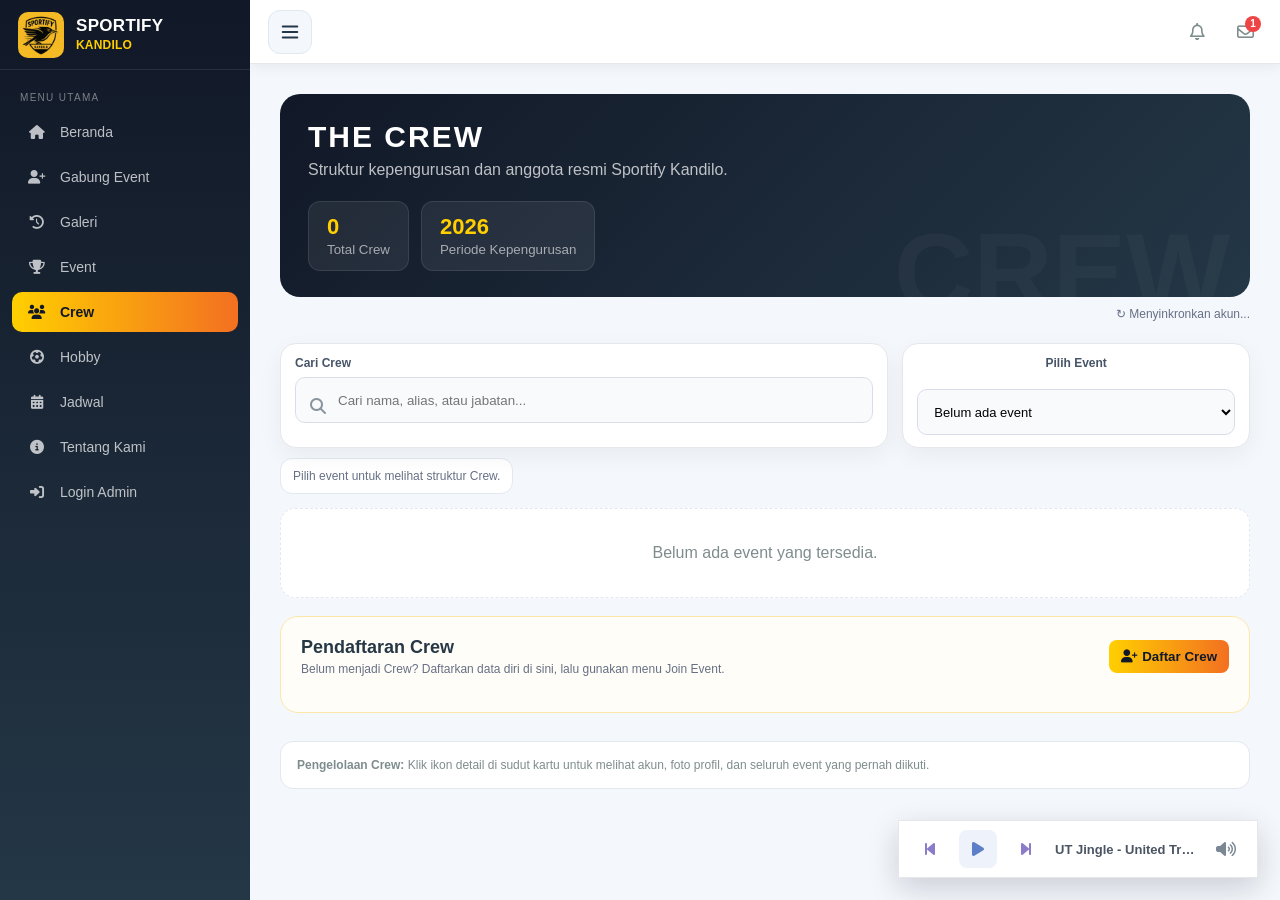
==== commit d43305b1: "update brutal" ====
--- a/crew.html
+++ b/crew.html
@@ -2,11 +2,11 @@
 <html lang="id">
 <head>
 <meta charset="UTF-8"><meta name="viewport" content="width=device-width,initial-scale=1.0">
-<title>Sportify Kandilo</title>
+<title>Crew • Sportify Kandilo</title>
 <link rel="stylesheet" href="https://cdnjs.cloudflare.com/ajax/libs/font-awesome/6.4.0/css/all.min.css">
 <style>
 :root{--dark:#111827;--blue:#243746;--yellow:#ffcf00;--orange:#f37021;--bg:#f4f7fb;--muted:#7f8c8d;--line:#e2e8f0;--white:#fff;--sidebar:250px}
-*{box-sizing:border-box;margin:0;padding:0;font-family:Segoe UI,Tahoma,sans-serif}body{background:var(--bg);color:#263746;min-height:100vh;display:flex}.sidebar{width:var(--sidebar);min-height:100vh;background:linear-gradient(180deg,#111827,#243746);color:#fff;position:fixed;left:0;top:0;bottom:0;padding-bottom:20px;z-index:10}.brand{height:70px;padding:12px 18px;border-bottom:1px solid #ffffff18;display:flex;align-items:center;gap:12px;flex-shrink:0}.brand img{width:46px;height:46px;min-width:46px;object-fit:cover;border-radius:10px;background:#fff;display:block}.brand div{display:flex;flex-direction:column;justify-content:center;line-height:1.05;min-width:0}.brand b{font-size:17px;font-weight:800;letter-spacing:.3px}.brand span{display:block;color:var(--yellow);font-size:12px;font-weight:700;margin-top:4px;letter-spacing:.2px}.label{font-size:10px;color:#ffffff70;letter-spacing:1.3px;padding:22px 20px 9px;text-transform:uppercase}.nav{list-style:none;padding:0 12px}.nav li{margin-bottom:5px}.nav a{display:flex;gap:13px;align-items:center;padding:12px 15px;border-radius:10px;color:#ffffffb8;text-decoration:none;font-size:14px}.nav a:hover{background:#ffffff12;color:#fff}.nav a.active{background:linear-gradient(90deg,var(--yellow),var(--orange));color:#111827;font-weight:700}.nav i{width:20px;text-align:center}.main{margin-left:var(--sidebar);width:calc(100% - var(--sidebar));min-height:100vh}.top{height:70px;background:#fff;border-bottom:1px solid var(--line);display:flex;align-items:center;justify-content:space-between;padding:0 30px;flex-shrink:0}.welcome-text{display:none!important}.welcome-text h2{font-size:18px;font-weight:600;color:#263746}.header-actions{display:flex;align-items:center;gap:20px}.search-box{position:relative;width:260px}.search-box input{width:100%;padding:8px 16px 8px 38px;border-radius:20px;border:1px solid var(--line);background:#f4f7fb;font-size:13px;outline:none}.search-box i{position:absolute;left:14px;top:50%;transform:translateY(-50%);color:#7f8c8d;font-size:14px}.header-icons{display:flex;gap:15px;color:#7f8c8d;font-size:18px}.header-icons i{cursor:pointer}.header-icon-btn{position:relative;width:38px;height:38px;border:0;background:transparent;color:#7f8c8d;border-radius:10px;display:inline-flex;align-items:center;justify-content:center;font-size:18px;cursor:pointer;transition:.2s}.header-icon-btn:hover{background:rgba(255,193,7,.12);color:#f59e0b}.header-badge{display:none;position:absolute;top:1px;right:1px;min-width:16px;height:16px;padding:0 4px;border-radius:999px;background:#ef4444;color:#fff;font:700 10px/16px Arial;text-align:center}.header-badge:not(:empty){display:block}.header-popover{position:fixed;right:95px;top:62px;width:340px;max-width:calc(100vw - 30px);background:#fff;border:1px solid #e5e7eb;border-radius:14px;box-shadow:0 18px 45px rgba(15,23,42,.18);padding:16px;z-index:9999}.header-popover h4{margin:0 0 10px;font-size:15px;color:#263746}.header-popover p{font-size:12px;color:#667085;line-height:1.5;margin:0}.header-popover-item{padding:11px;border:1px solid #edf0f3;border-radius:10px;background:#f8fafc;margin-top:8px}.header-popover-item strong{display:block;font-size:13px;color:#263746}.header-popover-item span{display:block;font-size:11px;color:#667085;margin-top:3px}.user-profile{display:flex;align-items:center;gap:10px;padding-left:15px;border-left:1px solid var(--line)}.user-avatar{width:36px;height:36px;border-radius:50%;background:#d1d5db;display:flex;align-items:center;justify-content:center;color:#4b5563}.logout-link{color:#7f8c8d;text-decoration:none;font-size:18px}.top .user-name{font-size:13px;font-weight:600;color:#263746}.visitor-header-hidden{display:none!important}.body-admin .visitor-header-hidden{display:flex!important}.content{padding:30px;max-width:1250px;margin:auto}.hero{background:linear-gradient(135deg,#111827,#243746);border-radius:20px;padding:32px;color:#fff;position:relative;overflow:hidden}.hero:after{content:'CREW';position:absolute;right:20px;bottom:-38px;font-size:110px;font-weight:900;color:#ffffff08}.hero h1{font-size:34px;letter-spacing:2px}.hero p{color:#ffffffb8;margin-top:7px}.stats{display:flex;gap:12px;margin-top:22px}.stat{background:#ffffff12;border:1px solid #ffffff18;border-radius:12px;padding:12px 18px}.stat strong{display:block;font-size:22px;color:var(--yellow)}.stat small{color:#fff9}.search{margin:22px 0;position:relative}.search input{width:100%;border:1px solid var(--line);background:#fff;padding:14px 18px 14px 44px;border-radius:12px;outline:none}.search i{position:absolute;left:17px;top:14px;color:#8a949d}.section-title{display:flex;align-items:center;justify-content:space-between;margin:28px 0 13px}.section-title h3{font-size:18px}.section-title span{font-size:12px;color:var(--muted)}.leader-grid{display:grid;grid-template-columns:repeat(2,1fr);gap:16px}.role-section{margin-bottom:25px}.role-head{display:flex;align-items:center;gap:10px;margin-bottom:12px}.role-head .icon{width:34px;height:34px;border-radius:10px;background:#fff0c2;color:#a36f00;display:grid;place-items:center}.role-head h4{font-size:15px}.role-head p{font-size:11px;color:var(--muted)}.crew-card{background:#fff;border:1px solid var(--line);border-radius:16px;padding:18px;display:flex;align-items:center;gap:15px;box-shadow:0 4px 14px #18212b08}.crew-photo{width:62px;height:62px;border-radius:16px;background:linear-gradient(135deg,#111827,#f37021);color:#fff;display:grid;place-items:center;font-size:20px;font-weight:800;flex-shrink:0}.crew-info{flex:1}.crew-info h5{font-size:16px}.crew-info .alias{font-size:12px;color:#f37021;font-weight:700;margin-top:2px}.crew-info p{font-size:12px;color:var(--muted);margin-top:5px}.badge{font-size:10px;padding:6px 9px;border-radius:999px;background:#fff5cf;color:#8a6500;font-weight:700}.member-grid{display:grid;grid-template-columns:repeat(3,1fr);gap:14px}.member-card{background:#fff;border:1px solid var(--line);border-radius:15px;padding:16px;display:flex;align-items:center;gap:12px}.member-photo{width:48px;height:48px;border-radius:13px;background:#eef2f7;display:grid;place-items:center;font-weight:800;color:#243746}.member-info{flex:1}.member-info h5{font-size:14px}.member-info p{font-size:11px;color:var(--muted);margin-top:3px}.empty{padding:35px;text-align:center;color:var(--muted);background:#fff;border:1px dashed var(--line);border-radius:15px}.crew-actions{display:none!important}.crew-photo,.member-photo{overflow:hidden}.crew-photo img,.member-photo img{width:100%;height:100%;object-fit:cover}.modal-box h3{margin-bottom:18px}.footer-note{margin-top:28px;padding:16px;background:#fff;border:1px solid var(--line);border-radius:13px;font-size:12px;color:var(--muted)}
+*{box-sizing:border-box;margin:0;padding:0;font-family:Segoe UI,Tahoma,sans-serif}body{background:var(--bg);color:#263746;min-height:100vh;display:flex}.sidebar{width:var(--sidebar);min-height:100vh;background:linear-gradient(180deg,#111827,#243746);color:#fff;position:fixed;left:0;top:0;bottom:0;padding-bottom:20px;z-index:10}.brand{height:70px;padding:12px 18px;border-bottom:1px solid #ffffff18;display:flex;align-items:center;gap:12px;flex-shrink:0}.brand img{width:46px;height:46px;min-width:46px;object-fit:cover;border-radius:10px;background:#fff;display:block}.brand div{display:flex;flex-direction:column;justify-content:center;line-height:1.05;min-width:0}.brand b{font-size:17px;font-weight:800;letter-spacing:.3px}.brand span{display:block;color:var(--yellow);font-size:12px;font-weight:700;margin-top:4px;letter-spacing:.2px}.label{font-size:10px;color:#ffffff70;letter-spacing:1.3px;padding:22px 20px 9px;text-transform:uppercase}.nav{list-style:none;padding:0 12px}.nav li{margin-bottom:5px}.nav a{display:flex;gap:13px;align-items:center;padding:12px 15px;border-radius:10px;color:#ffffffb8;text-decoration:none;font-size:14px}.nav a:hover{background:#ffffff12;color:#fff}.nav a.active{background:linear-gradient(90deg,var(--yellow),var(--orange));color:#111827;font-weight:700}.nav i{width:20px;text-align:center}.main{margin-left:var(--sidebar);width:calc(100% - var(--sidebar));min-height:100vh}.top{height:70px;background:#fff;border-bottom:1px solid var(--line);display:flex;align-items:center;justify-content:space-between;padding:0 30px;flex-shrink:0}.welcome-text{display:none!important}.welcome-text h2{font-size:18px;font-weight:600;color:#263746}.header-actions{display:flex;align-items:center;gap:20px}.search-box{position:relative;width:260px}.search-box input{width:100%;padding:8px 16px 8px 38px;border-radius:20px;border:1px solid var(--line);background:#f4f7fb;font-size:13px;outline:none}.search-box i{position:absolute;left:14px;top:50%;transform:translateY(-50%);color:#7f8c8d;font-size:14px}.header-icons{display:flex;gap:15px;color:#7f8c8d;font-size:18px}.header-icons i{cursor:pointer}.header-icon-btn{position:relative;width:38px;height:38px;border:0;background:transparent;color:#7f8c8d;border-radius:10px;display:inline-flex;align-items:center;justify-content:center;font-size:18px;cursor:pointer;transition:.2s}.header-icon-btn:hover{background:rgba(255,193,7,.12);color:#f59e0b}.header-badge{display:none;position:absolute;top:1px;right:1px;min-width:16px;height:16px;padding:0 4px;border-radius:999px;background:#ef4444;color:#fff;font:700 10px/16px Arial;text-align:center}.header-badge:not(:empty){display:block}.header-popover{position:fixed;right:95px;top:62px;width:340px;max-width:calc(100vw - 30px);background:#fff;border:1px solid #e5e7eb;border-radius:14px;box-shadow:0 18px 45px rgba(15,23,42,.18);padding:16px;z-index:9999}.header-popover h4{margin:0 0 10px;font-size:15px;color:#263746}.header-popover p{font-size:12px;color:#667085;line-height:1.5;margin:0}.header-popover-item{padding:11px;border:1px solid #edf0f3;border-radius:10px;background:#f8fafc;margin-top:8px}.header-popover-item strong{display:block;font-size:13px;color:#263746}.header-popover-item span{display:block;font-size:11px;color:#667085;margin-top:3px}.user-profile{display:flex;align-items:center;gap:10px;padding-left:15px;border-left:1px solid var(--line)}.user-avatar{width:36px;height:36px;border-radius:50%;background:#d1d5db;display:flex;align-items:center;justify-content:center;color:#4b5563}.logout-link{color:#7f8c8d;text-decoration:none;font-size:18px}.top .user-name{font-size:13px;font-weight:600;color:#263746}.visitor-header-hidden{display:none!important}.is-admin .visitor-header-hidden{display:flex!important}.content{padding:30px;max-width:1250px;margin:auto}.hero{background:linear-gradient(135deg,#111827,#243746);border-radius:20px;padding:32px;color:#fff;position:relative;overflow:hidden}.hero:after{content:'CREW';position:absolute;right:20px;bottom:-38px;font-size:110px;font-weight:900;color:#ffffff08}.hero h1{font-size:34px;letter-spacing:2px}.hero p{color:#ffffffb8;margin-top:7px}.stats{display:flex;gap:12px;margin-top:22px}.stat{background:#ffffff12;border:1px solid #ffffff18;border-radius:12px;padding:12px 18px}.stat strong{display:block;font-size:22px;color:var(--yellow)}.stat small{color:#fff9}.search{margin:22px 0;position:relative}.search input{width:100%;border:1px solid var(--line);background:#fff;padding:14px 18px 14px 44px;border-radius:12px;outline:none}.search i{position:absolute;left:17px;top:14px;color:#8a949d}.section-title{display:flex;align-items:center;justify-content:space-between;margin:28px 0 13px}.section-title h3{font-size:18px}.section-title span{font-size:12px;color:var(--muted)}.leader-grid{display:grid;grid-template-columns:repeat(2,1fr);gap:16px}.role-section{margin-bottom:25px}.role-head{display:flex;align-items:center;gap:10px;margin-bottom:12px}.role-head .icon{width:34px;height:34px;border-radius:10px;background:#fff0c2;color:#a36f00;display:grid;place-items:center}.role-head h4{font-size:15px}.role-head p{font-size:11px;color:var(--muted)}.crew-card{background:#fff;border:1px solid var(--line);border-radius:16px;padding:18px;display:flex;align-items:center;gap:15px;box-shadow:0 4px 14px #18212b08}.crew-photo{width:62px;height:62px;border-radius:16px;background:linear-gradient(135deg,#111827,#f37021);color:#fff;display:grid;place-items:center;font-size:20px;font-weight:800;flex-shrink:0}.crew-info{flex:1}.crew-info h5{font-size:16px}.crew-info .alias{font-size:12px;color:#f37021;font-weight:700;margin-top:2px}.crew-info p{font-size:12px;color:var(--muted);margin-top:5px}.badge{font-size:10px;padding:6px 9px;border-radius:999px;background:#fff5cf;color:#8a6500;font-weight:700}.member-grid{display:grid;grid-template-columns:repeat(3,1fr);gap:14px}.member-card{background:#fff;border:1px solid var(--line);border-radius:15px;padding:16px;display:flex;align-items:center;gap:12px}.member-photo{width:48px;height:48px;border-radius:13px;background:#eef2f7;display:grid;place-items:center;font-weight:800;color:#243746}.member-info{flex:1}.member-info h5{font-size:14px}.member-info p{font-size:11px;color:var(--muted);margin-top:3px}.empty{padding:35px;text-align:center;color:var(--muted);background:#fff;border:1px dashed var(--line);border-radius:15px}.crew-actions{display:none!important}.crew-photo,.member-photo{overflow:hidden}.crew-photo img,.member-photo img{width:100%;height:100%;object-fit:cover}.modal-box h3{margin-bottom:18px}.footer-note{margin-top:28px;padding:16px;background:#fff;border:1px solid var(--line);border-radius:13px;font-size:12px;color:var(--muted)}
 
 /* LUXURY CREW STRUCTURE */
 .crew-structure{position:relative;padding:10px 4px 20px}.rank-row{display:flex;justify-content:center;gap:20px;position:relative;margin:0 auto 34px;flex-wrap:wrap}.rank-row:not(:last-child)::after{content:"";position:absolute;width:2px;height:34px;left:50%;bottom:-34px;background:linear-gradient(var(--yellow),var(--orange));transform:translateX(-50%);opacity:.65}.rank-row.two::before{content:"";position:absolute;top:-17px;left:25%;right:25%;height:2px;background:linear-gradient(90deg,transparent,var(--yellow),var(--orange),transparent);opacity:.65}.lux-card{position:relative;width:min(390px,100%);padding:24px 24px 22px;border-radius:22px;background:linear-gradient(145deg,#fff,#f7fafc);border:1px solid #e6eaf0;box-shadow:0 18px 40px rgba(17,24,39,.10),inset 0 1px #fff;display:flex;align-items:center;gap:18px;overflow:hidden}.lux-card::before{content:"";position:absolute;inset:0 auto 0 0;width:5px;background:linear-gradient(180deg,var(--yellow),var(--orange))}.lux-card.primary{width:min(470px,100%);padding:30px;border:1px solid #f3d77a;box-shadow:0 22px 55px rgba(17,24,39,.16)}.lux-card.primary .lux-photo{width:88px;height:88px;border-radius:24px}.lux-photo{width:68px;height:68px;border-radius:20px;flex:0 0 auto;display:grid;place-items:center;background:linear-gradient(135deg,#111827,#374b5c 55%,#f37021);color:#fff;font-size:22px;font-weight:900;overflow:hidden;border:3px solid #fff;box-shadow:0 7px 18px #11182726}.lux-photo img{width:100%;height:100%;object-fit:cover}.lux-info{min-width:0;flex:1}.lux-role{display:inline-flex;align-items:center;gap:7px;font-size:10px;letter-spacing:1.4px;font-weight:900;color:#8b6500;background:#fff3c4;padding:6px 10px;border-radius:999px;text-transform:uppercase;margin-bottom:8px}.lux-info h5{font-size:19px;white-space:nowrap;overflow:hidden;text-overflow:ellipsis}.lux-card.primary .lux-info h5{font-size:24px}.lux-info p{font-size:12px;color:var(--muted);margin-top:5px}.structure-label{text-align:center;margin:5px 0 16px;color:#8b6500;font-size:11px;letter-spacing:2px;text-transform:uppercase;font-weight:900}.role-section .role-head{display:none}.role-section.lux-hidden{display:none}.rank-row .lux-card{animation:rise .45s ease both}.rank-row .lux-card:nth-child(2){animation-delay:.08s}@keyframes rise{from{opacity:0;transform:translateY(10px)}to{opacity:1;transform:none}}
@@ -153,7 +153,7 @@
 
 <style id="admin-logout-sidebar">
 .admin-logout-nav{display:none!important;}
-.body-admin .admin-logout-nav{display:block!important;}
+.is-admin .admin-logout-nav{display:block!important;}
 .admin-logout-nav a{color:#ffb4b4!important;}
 .admin-logout-nav a:hover{background:rgba(239,68,68,.14)!important;color:#fff!important;}
 </style>
@@ -171,22 +171,22 @@
 .top .logout, .top .logout-link {color:#7f8c8d!important;text-decoration:none!important;font-size:18px!important;display:inline-flex!important;align-items:center!important;justify-content:center!important;margin-left:2px!important;}
 .top .logout:hover, .top .logout-link:hover {color:#243746!important;}
 .kdm-admin-only-logout{display:none!important;}
-body.body-admin .kdm-admin-only-logout, body.is-admin .kdm-admin-only-logout{display:inline-flex!important;}
+body.is-admin .kdm-admin-only-logout, body.is-admin .kdm-admin-only-logout{display:inline-flex!important;}
 @media(max-width:600px){.top,.top-header{height:58px!important;padding:0 10px!important}.top .icons,.top-header .header-icons{gap:6px!important}.top .user,.top .user-profile{margin-left:3px!important;padding-left:8px!important}.top .icon-btn,.top-header .global-header-icon-btn,.top-header .header-icon-btn{width:30px!important;height:30px!important;min-width:30px!important}.top .avatar,.top .user-avatar{width:32px!important;height:32px!important;min-width:32px!important}}
 </style>
 
 
 <style id="kdm-user-hide-account-top">
 /* KDM: pada halaman User, sembunyikan tulisan User dan ikon profil. Admin tetap melihat informasi akun. */
-body:not(.body-admin) .visitor-header-hidden{display:none!important;}
-body.body-admin .visitor-header-hidden{display:flex!important;}
+body:not(.is-admin) .visitor-header-hidden{display:none!important;}
+body.is-admin .visitor-header-hidden{display:flex!important;}
 </style>
 </head>
 <body>
 <div id="sportify-page-loader" class="hide" aria-hidden="true"><div class="sportify-loader-box"><div class="sportify-loader-wrap"><img class="sportify-loader-logo-base" src="img/logo_sportify_loader.png" alt=""><span class="sportify-loader-logo-fill" aria-hidden="true"></span></div><div class="sportify-loader-text">SPORTIFY KANDILO</div><div class="sportify-loader-dots">•••</div></div></div>
 
 <aside class="sidebar"><div class="brand"><img src="./img/logo_sportify.jpeg" alt="Logo Sportify Kandilo"><div><b>SPORTIFY</b><span>KANDILO</span></div></div><div class="label">Menu Utama</div><ul class="nav"><li><a href="index.html"><i class="fa-solid fa-house"></i><span>Beranda</span></a></li>
-<li><a href="registrasi.html" id="registerNavLink"><i class="fa-solid fa-right-to-bracket"></i><span id="registerNavText">Join Event</span></a></li><li><a href="index.html?tab=history"><i class="fa-solid fa-clock-rotate-left"></i><span>Galery</span></a></li><li><a href="index.html?tab=event"><i class="fa-solid fa-trophy"></i><span>Event</span></a></li><li><a class="active" href="crew.html"><i class="fa-solid fa-users"></i><span>Crew</span></a></li><li><a href="index.html?tab=jadwal"><i class="fa-solid fa-calendar-days"></i><span>Jadwal</span></a></li><li><a href="tentang-kami.html"><i class="fa-solid fa-circle-info"></i><span>Tentang Kami</span></a></li><li class="admin-logout-nav"><a href="logout.php" title="Logout Admin"><i class="fa-solid fa-right-from-bracket"></i><span>Logout Admin</span></a></li></ul></aside>
+<li><a href="registrasi.html" id="registerNavLink"><i class="fa-solid fa-right-to-bracket"></i><span id="registerNavText">Join Event</span></a></li><li><a href="index.html?tab=history"><i class="fa-solid fa-clock-rotate-left"></i><span>Galeri</span></a></li><li><a href="index.html?tab=event"><i class="fa-solid fa-trophy"></i><span>Event</span></a></li><li><a class="active" href="crew.html"><i class="fa-solid fa-users"></i><span>Crew</span></a></li><li><a href="index.html?tab=jadwal"><i class="fa-solid fa-calendar-days"></i><span>Jadwal</span></a></li><li><a href="tentang-kami.html"><i class="fa-solid fa-circle-info"></i><span>Tentang Kami</span></a></li><li class="admin-logout-nav"><a href="logout.php" title="Logout Admin"><i class="fa-solid fa-right-from-bracket"></i><span>Logout Admin</span></a></li></ul></aside>
 <main class="main"><header class="top">
 <div class="header-actions">
   <div class="header-icons">
@@ -395,7 +395,7 @@
 document.getElementById('cancelCrewProfileEdit')?.addEventListener('click',showCrewProfileDetail);document.getElementById('crewProfilePhotoInput')?.addEventListener('change',e=>{document.getElementById('crewProfilePhotoName').textContent=e.target.files?.[0]?.name||'Belum ada foto baru'});
 document.getElementById('closeCrewProfile')?.addEventListener('click',closeCrewProfileModal);document.getElementById('crewProfileModal')?.addEventListener('click',e=>{if(e.target.id==='crewProfileModal')closeCrewProfileModal()});
 document.getElementById('crewProfileForm')?.addEventListener('submit',async e=>{e.preventDefault();const form=e.currentTarget,st=document.getElementById('editCrewSaveStatus'),button=form.querySelector('button[type="submit"]'),fd=new FormData(form);fd.set('event_ids',JSON.stringify([...selectedProfileEvents].map(Number)));st.textContent='Menyimpan perubahan...';button.disabled=true;try{const r=await fetch('api.php?action=update_crew_profile',{method:'POST',body:fd}),d=await r.json();if(!r.ok||d.status!=='success')throw new Error(d.message||'Profil gagal disimpan.');st.innerHTML=`<span style="color:#15803d">✓ ${esc(d.message)}</span>`;await loadCrewForEvent(selectedEventId);setTimeout(closeCrewProfileModal,500)}catch(err){st.innerHTML=`<span style="color:#b42318">⚠ ${esc(err.message)}</span>`}finally{button.disabled=false}});
-async function syncCrewHeaderUser(){const welcomeEl=document.getElementById('welcome-name'),nameEl=document.getElementById('header-user-name'),roleEl=document.getElementById('header-user-role');try{const res=await fetch('session.php?_='+Date.now(),{cache:'no-store',credentials:'same-origin'});if(!res.ok)throw new Error();const data=await res.json();const user=data?.user||null;const name=user?.nama_lengkap||'Pengunjung';const role=user?.role||'User';isAdmin=Boolean(data?.is_admin);if(welcomeEl)welcomeEl.textContent=name;if(nameEl)nameEl.textContent=name;if(roleEl)roleEl.textContent=isAdmin?'ADMIN':String(role).toUpperCase();document.body.classList.toggle('is-admin',isAdmin);document.body.classList.toggle('body-admin',isAdmin);document.body.classList.toggle('body-guest',!isAdmin);if(isAdmin)renderAdmin();else document.getElementById('adminCrewPanel').style.display='none'}catch(e){isAdmin=false;if(welcomeEl)welcomeEl.textContent='Pengunjung';if(nameEl)nameEl.textContent='Pengunjung';if(roleEl)roleEl.textContent='';document.body.classList.remove('is-admin');document.getElementById('adminCrewPanel').style.display='none'}}
+async function syncCrewHeaderUser(){const welcomeEl=document.getElementById('welcome-name'),nameEl=document.getElementById('header-user-name'),roleEl=document.getElementById('header-user-role');try{const res=await fetch('session.php?_='+Date.now(),{cache:'no-store',credentials:'same-origin'});if(!res.ok)throw new Error();const data=await res.json();const user=data?.user||null;const name=user?.nama_lengkap||'Pengunjung';const role=user?.role||'User';isAdmin=Boolean(data?.is_admin);if(welcomeEl)welcomeEl.textContent=name;if(nameEl)nameEl.textContent=name;if(roleEl)roleEl.textContent=isAdmin?'ADMIN':String(role).toUpperCase();document.body.classList.toggle('is-admin',isAdmin);document.body.classList.toggle('body-guest',!isAdmin);if(isAdmin)renderAdmin();else document.getElementById('adminCrewPanel').style.display='none'}catch(e){isAdmin=false;if(welcomeEl)welcomeEl.textContent='Pengunjung';if(nameEl)nameEl.textContent='Pengunjung';if(roleEl)roleEl.textContent='';document.body.classList.remove('is-admin');document.getElementById('adminCrewPanel').style.display='none'}}
 render();renderEventSelectors();loadEvents();syncCrewHeaderUser();
 </script>
 <script id="crew-header-notifications">
@@ -539,5 +539,6 @@
 
 
 <link rel="stylesheet" href="responsive.css">
+<script src="app-nav.js"></script>
 <script src="responsive.js"></script>
 </body></html>
